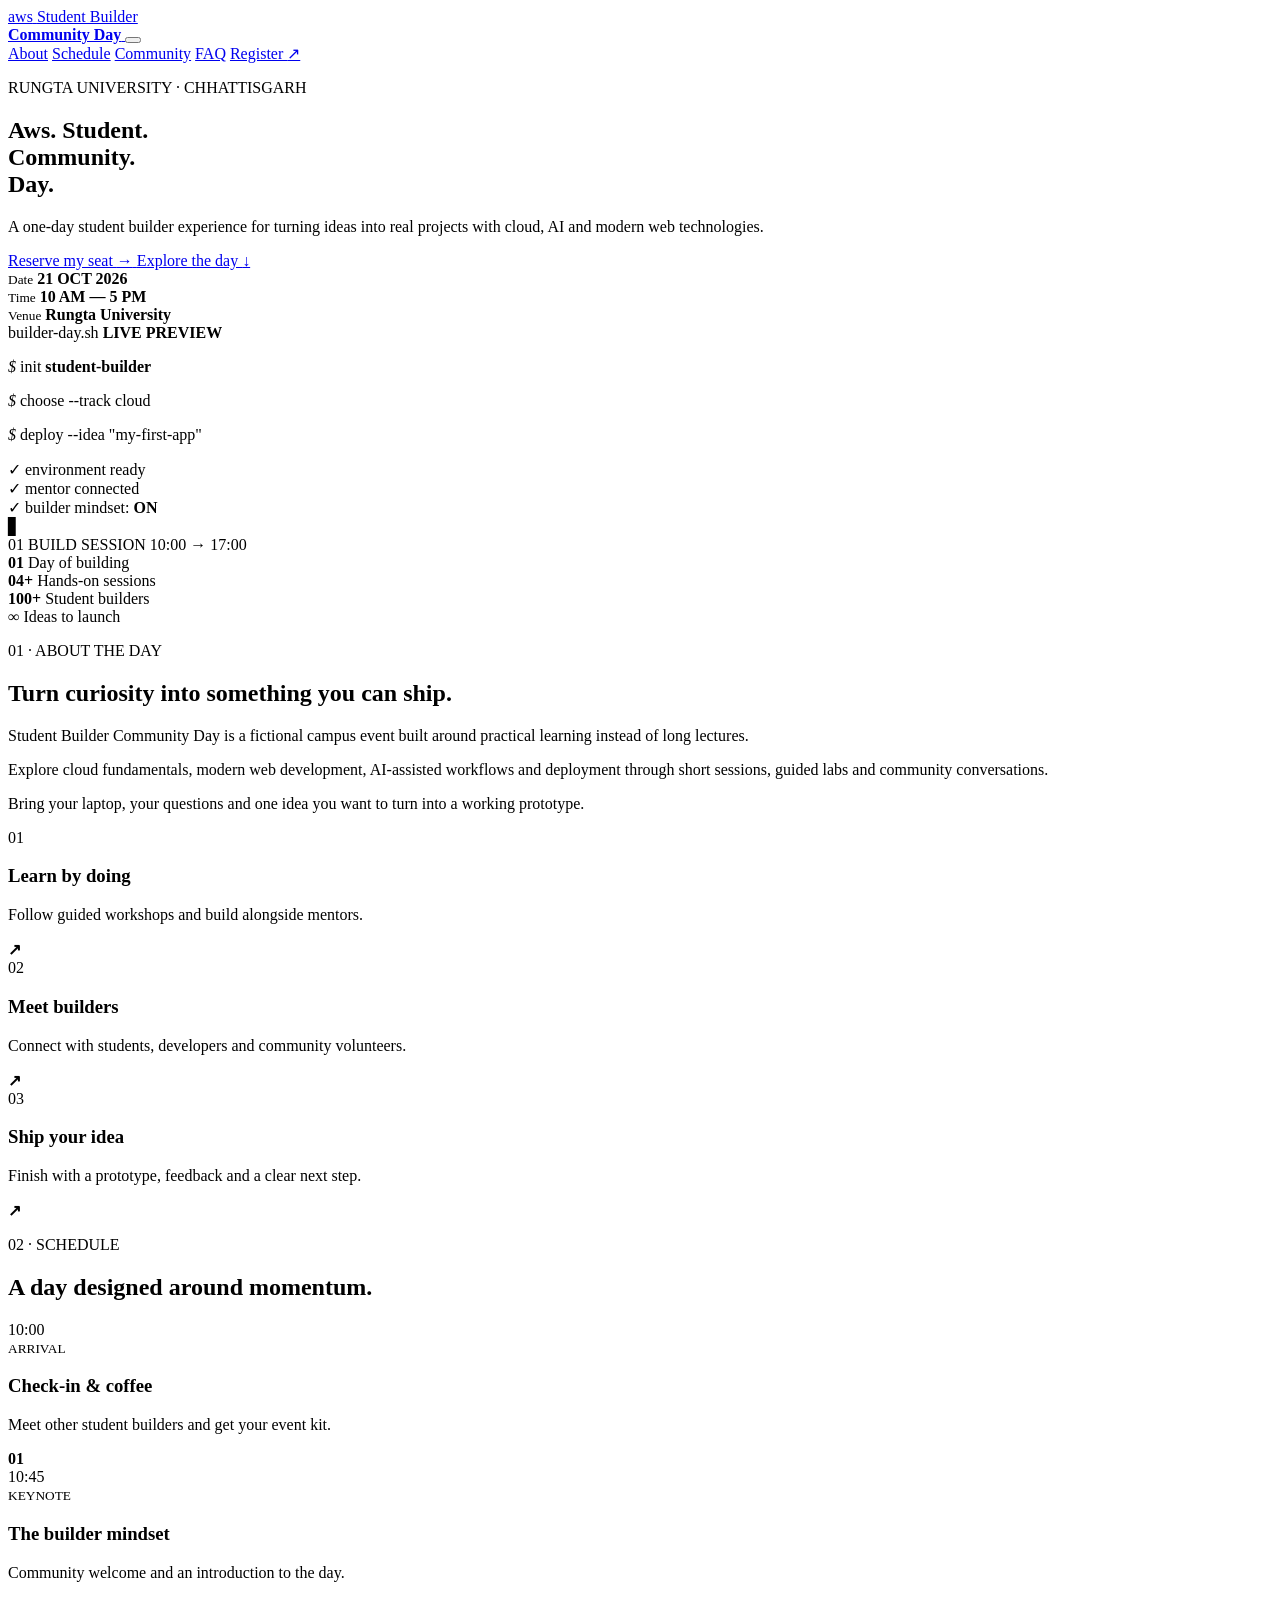
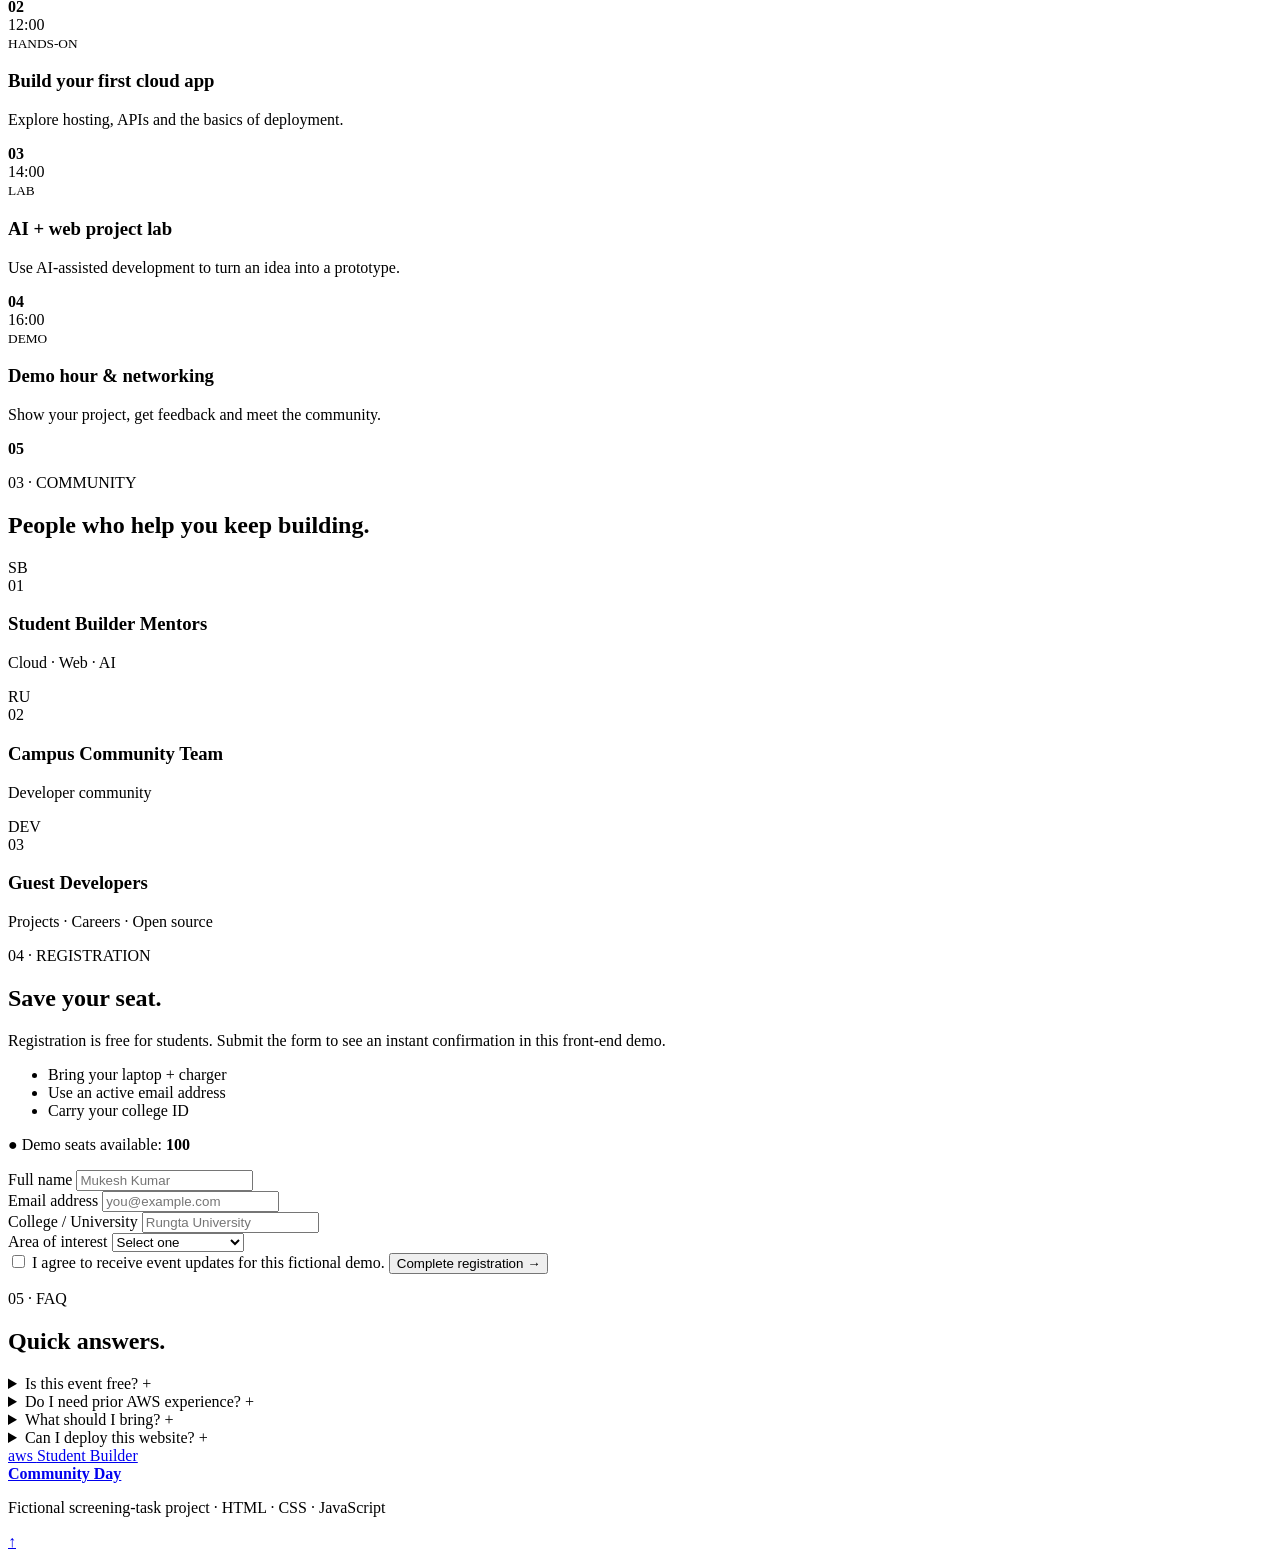
==== aws.html @ a7ff6029 "Update event date to 21 Oct 2026 across all pages and components" ====
<!doctype html>
<html lang="en">
<head>
  <meta charset="utf-8">
  <meta name="viewport" content="width=device-width, initial-scale=1">
  <meta name="description" content="AWS Student Builder Community Day at Rungta University — a fictional event registration website.">
  <meta name="theme-color" content="#050b12">

  <title>Student Builder Community Day | Rungta University</title>

  <link rel="preconnect" href="https://fonts.googleapis.com">
  <link rel="preconnect" href="https://fonts.gstatic.com" crossorigin>

  <link
    href="https://fonts.googleapis.com/css2?family=Inter:wght@400;500;600;700;800&family=Space+Mono:wght@400;700&display=swap"
    rel="stylesheet"
  >

  <link rel="stylesheet" href="aws.css">
</head>

<body>

  <div class="scroll-progress" id="scrollProgress"></div>

  <!-- NAVBAR -->
  <header class="site-header">
    <nav class="nav container">

      <a class="brand" href="#home" aria-label="Student Builder Community Day home">
        <span class="aws-mark">aws</span>

        <span class="brand-rule"></span>

        <span class="brand-text">
          Student Builder<br>
          <b>Community Day</b>
        </span>
      </a>

      <button
        class="menu-button"
        id="menuButton"
        type="button"
        aria-controls="navMenu"
        aria-expanded="false"
        aria-label="Open menu"
      >
        <span></span>
        <span></span>
        <span></span>
      </button>

      <div class="nav-menu" id="navMenu">
        <a href="#about">About</a>
        <a href="#schedule">Schedule</a>
        <a href="#community">Community</a>
        <a href="#faq">FAQ</a>

        <a class="nav-cta" href="#register">
          Register <span>↗</span>
        </a>
      </div>

    </nav>
  </header>


  <main>

    <!-- HERO -->
    <section class="hero" id="home">

      <div class="hero-grid-lines"></div>

      <div class="orb orb-one"></div>
      <div class="orb orb-two"></div>

      <div class="container hero-layout">

        <div class="hero-content reveal">

          <p class="eyebrow">
            <span class="live-dot"></span>
            RUNGTA UNIVERSITY · CHHATTISGARH
          </p>

          <h1>
            Aws. Student.<br>
            <span>Community.</span><br>
            Day.
          </h1>

          <p class="hero-lead">
            A one-day student builder experience for turning ideas into
            real projects with cloud, AI and modern web technologies.
          </p>

          <div class="hero-actions">

            <a class="button button-primary" href="#register">
              Reserve my seat
              <span>→</span>
            </a>

            <a class="button button-ghost" href="#schedule">
              Explore the day
              <span>↓</span>
            </a>

          </div>

          <div class="event-meta">

            <div>
              <small>Date</small>
              <strong>21 OCT 2026</strong>
            </div>

            <div>
              <small>Time</small>
              <strong>10 AM — 5 PM</strong>
            </div>

            <div>
              <small>Venue</small>
              <strong>Rungta University</strong>
            </div>

          </div>

        </div>


        <!-- TERMINAL CARD -->
        <div class="terminal reveal delay-1">

          <div class="terminal-top">

            <div class="window-dots">
              <i></i>
              <i></i>
              <i></i>
            </div>

            <span>builder-day.sh</span>

            <b>LIVE PREVIEW</b>

          </div>

          <div class="terminal-body">

            <p>
              <em>$</em>
              init
              <strong>student-builder</strong>
            </p>

            <p>
              <em>$</em>
              choose --track
              <span class="green">cloud</span>
            </p>

            <p>
              <em>$</em>
              deploy --idea
              <span class="orange">"my-first-app"</span>
            </p>

            <div class="terminal-output">
              <span>✓</span>
              environment ready
            </div>

            <div class="terminal-output">
              <span>✓</span>
              mentor connected
            </div>

            <div class="terminal-output">
              <span>✓</span>
              builder mindset:
              <strong>ON</strong>
            </div>

            <div class="cursor">▋</div>

          </div>

          <div class="terminal-bottom">
            <span>01</span>
            <span>BUILD SESSION</span>
            <span>10:00 → 17:00</span>
          </div>

        </div>

      </div>

    </section>


    <!-- STATS -->
    <section class="stats container reveal">

      <div>
        <strong>01</strong>
        <span>Day of building</span>
      </div>

      <div>
        <strong>04+</strong>
        <span>Hands-on sessions</span>
      </div>

      <div>
        <strong>100+</strong>
        <span>Student builders</span>
      </div>

      <div>
        <strong>∞</strong>
        <span>Ideas to launch</span>
      </div>

    </section>


    <!-- ABOUT -->
    <section class="section container" id="about">

      <div class="section-heading reveal">

        <p class="eyebrow">
          01 · ABOUT THE DAY
        </p>

        <h2>
          Turn curiosity into something you can
          <span>ship.</span>
        </h2>

      </div>


      <div class="about-grid">

        <div class="about-copy reveal">

          <p class="large-copy">
            Student Builder Community Day is a fictional campus event
            built around practical learning instead of long lectures.
          </p>

          <p>
            Explore cloud fundamentals, modern web development,
            AI-assisted workflows and deployment through short sessions,
            guided labs and community conversations.
          </p>

          <p>
            Bring your laptop, your questions and one idea you want
            to turn into a working prototype.
          </p>

        </div>


        <div class="feature-list reveal delay-1">

          <article class="feature-card">

            <span>01</span>

            <div>
              <h3>Learn by doing</h3>

              <p>
                Follow guided workshops and build alongside mentors.
              </p>
            </div>

            <b>↗</b>

          </article>


          <article class="feature-card">

            <span>02</span>

            <div>
              <h3>Meet builders</h3>

              <p>
                Connect with students, developers and community volunteers.
              </p>
            </div>

            <b>↗</b>

          </article>


          <article class="feature-card">

            <span>03</span>

            <div>
              <h3>Ship your idea</h3>

              <p>
                Finish with a prototype, feedback and a clear next step.
              </p>
            </div>

            <b>↗</b>

          </article>

        </div>

      </div>

    </section>


    <!-- SCHEDULE -->
    <section class="dark-section" id="schedule">

      <div class="section container">

        <div class="section-heading reveal">

          <p class="eyebrow">
            02 · SCHEDULE
          </p>

          <h2>
            A day designed around
            <span>momentum.</span>
          </h2>

        </div>


        <div class="timeline reveal">

          <article class="timeline-row">

            <time>10:00</time>

            <div>
              <small>ARRIVAL</small>

              <h3>
                Check-in & coffee
              </h3>

              <p>
                Meet other student builders and get your event kit.
              </p>
            </div>

            <b>01</b>

          </article>


          <article class="timeline-row">

            <time>10:45</time>

            <div>
              <small>KEYNOTE</small>

              <h3>
                The builder mindset
              </h3>

              <p>
                Community welcome and an introduction to the day.
              </p>
            </div>

            <b>02</b>

          </article>


          <article class="timeline-row">

            <time>12:00</time>

            <div>
              <small>HANDS-ON</small>

              <h3>
                Build your first cloud app
              </h3>

              <p>
                Explore hosting, APIs and the basics of deployment.
              </p>
            </div>

            <b>03</b>

          </article>


          <article class="timeline-row">

            <time>14:00</time>

            <div>
              <small>LAB</small>

              <h3>
                AI + web project lab
              </h3>

              <p>
                Use AI-assisted development to turn an idea into a prototype.
              </p>
            </div>

            <b>04</b>

          </article>


          <article class="timeline-row">

            <time>16:00</time>

            <div>
              <small>DEMO</small>

              <h3>
                Demo hour & networking
              </h3>

              <p>
                Show your project, get feedback and meet the community.
              </p>
            </div>

            <b>05</b>

          </article>

        </div>

      </div>

    </section>


    <!-- COMMUNITY -->
    <section class="section container" id="community">

      <div class="section-heading reveal">

        <p class="eyebrow">
          03 · COMMUNITY
        </p>

        <h2>
          People who help you keep
          <span>building.</span>
        </h2>

      </div>


      <div class="community-grid">

        <article class="person-card reveal">

          <div class="avatar">SB</div>

          <span class="card-number">01</span>

          <h3>
            Student Builder Mentors
          </h3>

          <p>
            Cloud · Web · AI
          </p>

          <i></i>

        </article>


        <article class="person-card reveal delay-1">

          <div class="avatar">RU</div>

          <span class="card-number">02</span>

          <h3>
            Campus Community Team
          </h3>

          <p>
            Developer community
          </p>

          <i></i>

        </article>


        <article class="person-card reveal delay-2">

          <div class="avatar">DEV</div>

          <span class="card-number">03</span>

          <h3>
            Guest Developers
          </h3>

          <p>
            Projects · Careers · Open source
          </p>

          <i></i>

        </article>

      </div>

    </section>


    <!-- REGISTRATION -->
    <section class="section register-section container" id="register">

      <div class="register-card reveal">

        <div class="register-copy">

          <p class="eyebrow">
            04 · REGISTRATION
          </p>

          <h2>
            Save your
            <span>seat.</span>
          </h2>

          <p>
            Registration is free for students. Submit the form to see
            an instant confirmation in this front-end demo.
          </p>

          <ul>
            <li>Bring your laptop + charger</li>
            <li>Use an active email address</li>
            <li>Carry your college ID</li>
          </ul>

          <p class="seat-note">
            <span>●</span>
            Demo seats available:
            <b id="seatCount">100</b>
          </p>

        </div>


        <form
          class="registration-form"
          id="registrationForm"
          novalidate
        >

          <div class="field">

            <label for="name">
              Full name
            </label>

            <input
              id="name"
              name="name"
              type="text"
              autocomplete="name"
              placeholder="Mukesh Kumar"
            >

            <small data-error="name"></small>

          </div>


          <div class="field">

            <label for="email">
              Email address
            </label>

            <input
              id="email"
              name="email"
              type="email"
              autocomplete="email"
              placeholder="you@example.com"
            >

            <small data-error="email"></small>

          </div>


          <div class="field">

            <label for="college">
              College / University
            </label>

            <input
              id="college"
              name="college"
              type="text"
              autocomplete="organization"
              placeholder="Rungta University"
            >

            <small data-error="college"></small>

          </div>


          <div class="field">

            <label for="interest">
              Area of interest
            </label>

            <select id="interest" name="interest">

              <option value="">
                Select one
              </option>

              <option>
                Cloud / AWS
              </option>

              <option>
                Web Development
              </option>

              <option>
                AI / ML
              </option>

              <option>
                Data Science
              </option>

              <option>
                Open Source
              </option>

            </select>

            <small data-error="interest"></small>

          </div>


          <label class="consent">

            <input id="consent" type="checkbox">

            <span>
              I agree to receive event updates for this fictional demo.
            </span>

          </label>


          <button
            class="button button-primary submit-button"
            type="submit"
          >
            Complete registration
            <span>→</span>
          </button>


          <p
            class="form-message"
            id="formMessage"
            role="status"
            aria-live="polite"
          ></p>

        </form>

      </div>

    </section>


    <!-- FAQ -->
    <section class="section container faq" id="faq">

      <div class="section-heading reveal">

        <p class="eyebrow">
          05 · FAQ
        </p>

        <h2>
          Quick
          <span>answers.</span>
        </h2>

      </div>


      <div class="faq-list reveal">

        <details>

          <summary>
            Is this event free?
            <span>+</span>
          </summary>

          <p>
            Yes. This fictional event is presented as free for students.
          </p>

        </details>


        <details>

          <summary>
            Do I need prior AWS experience?
            <span>+</span>
          </summary>

          <p>
            No. The sessions are designed for beginners, while experienced
            students can extend the projects.
          </p>

        </details>


        <details>

          <summary>
            What should I bring?
            <span>+</span>
          </summary>

          <p>
            Bring a laptop, charger, college ID and an idea you would like
            to build.
          </p>

        </details>


        <details>

          <summary>
            Can I deploy this website?
            <span>+</span>
          </summary>

          <p>
            Yes. It is a static HTML, CSS and JavaScript project and can be
            deployed on GitHub Pages, Netlify or Vercel.
          </p>

        </details>

      </div>

    </section>

  </main>


  <!-- FOOTER -->
  <footer class="footer">

    <div class="container footer-inner">

      <a class="brand" href="#home">

        <span class="aws-mark">
          aws
        </span>

        <span class="brand-rule"></span>

        <span class="brand-text">
          Student Builder<br>
          <b>Community Day</b>
        </span>

      </a>

      <p>
        Fictional screening-task project · HTML · CSS · JavaScript
      </p>

      <a
        class="back-top"
        href="#home"
        aria-label="Back to top"
      >
        ↑
      </a>

    </div>

  </footer>


  <div
    class="toast"
    id="toast"
    role="status"
    aria-live="polite"
  ></div>


  <script src="aws.js"></script>

</body>
</html>
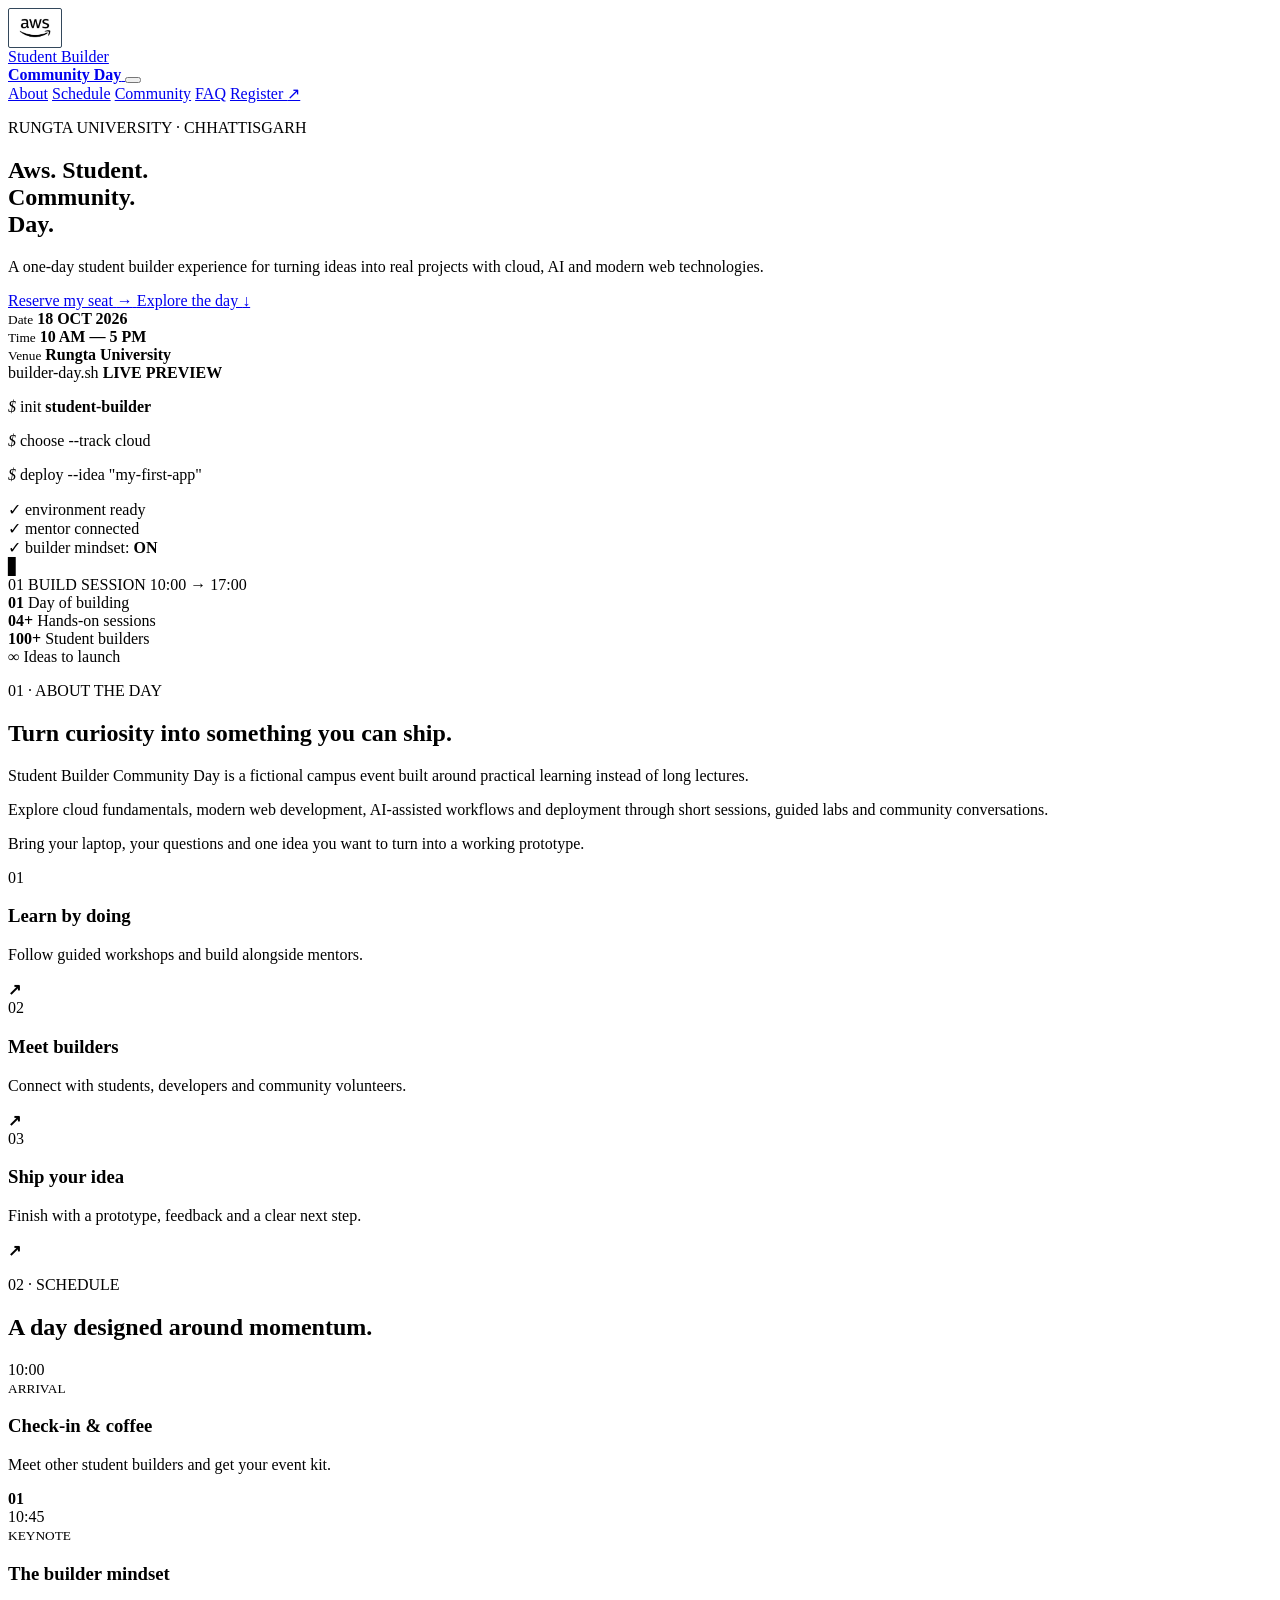
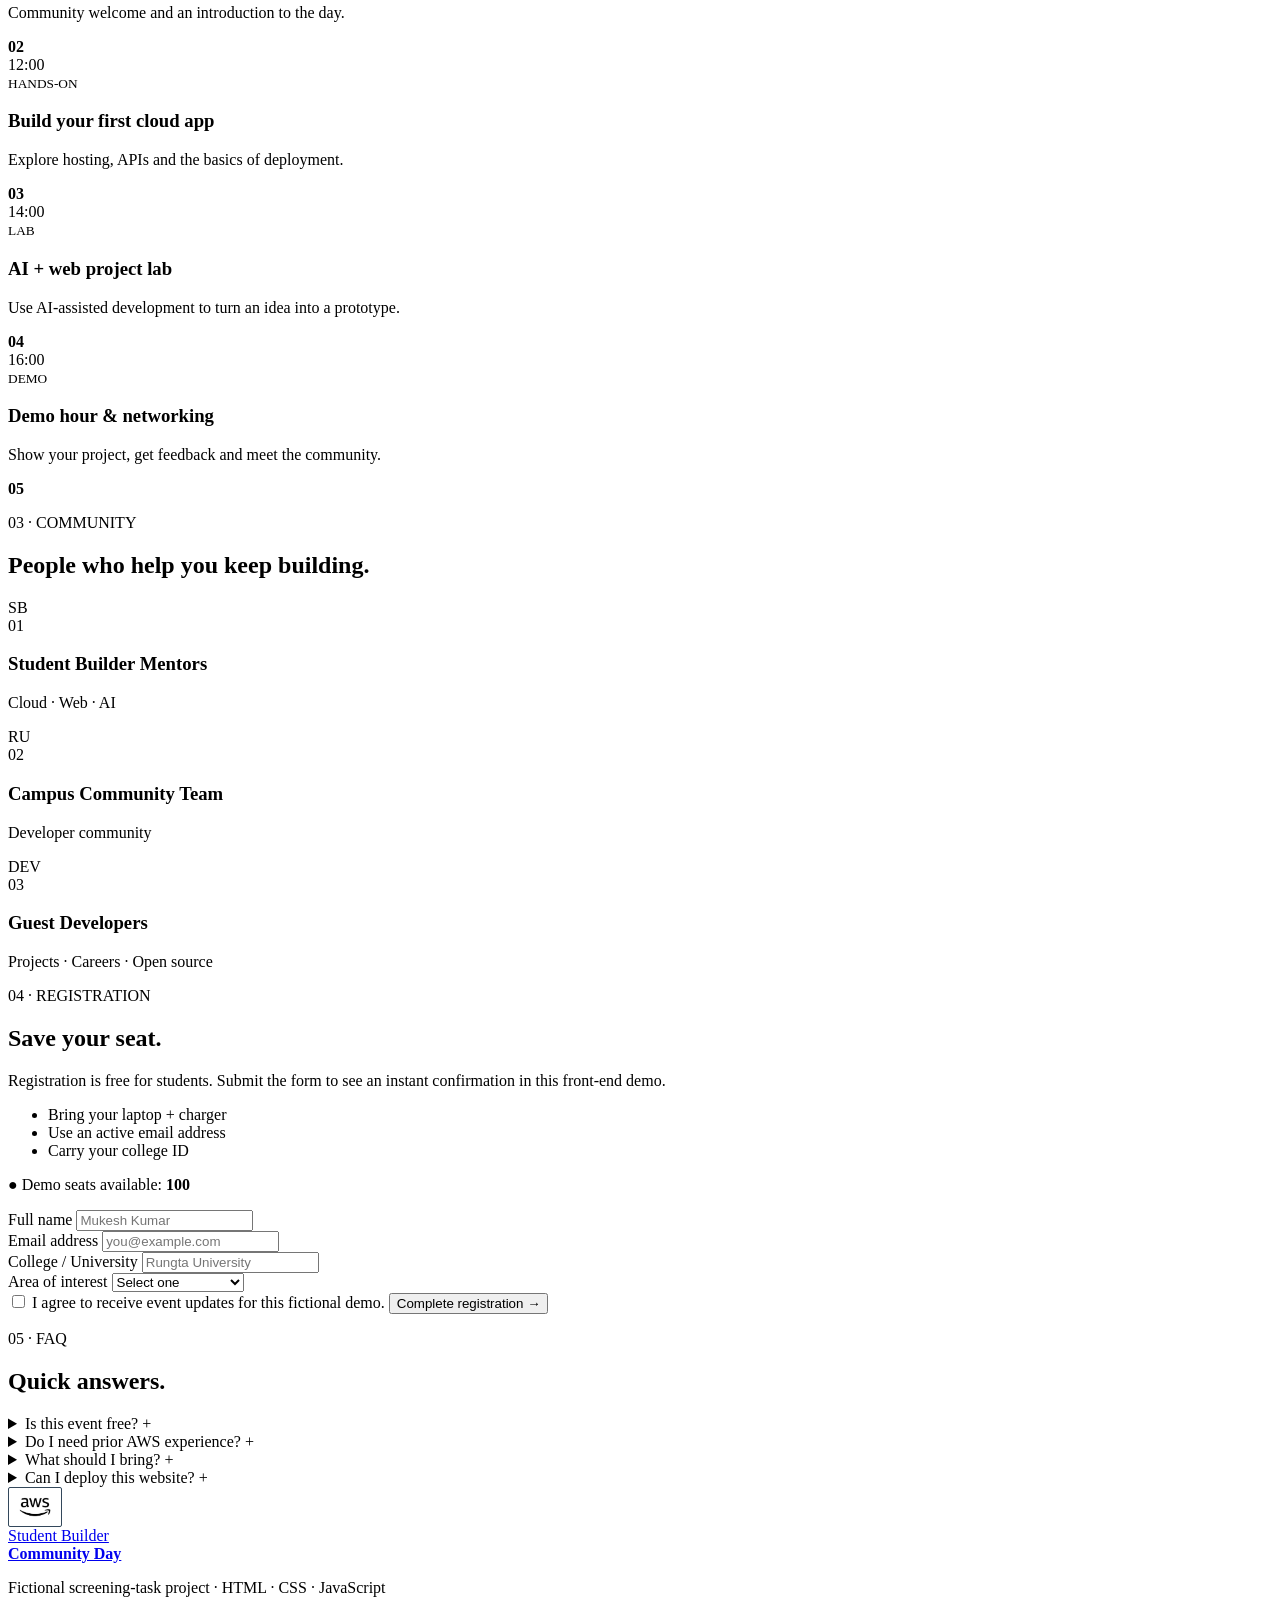
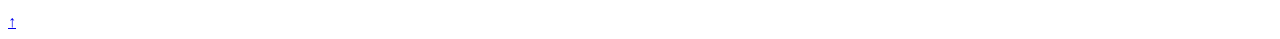
==== commit 03e2ed30: "Integrate official AWS logo branding across header, footer and favicon, with editorial refinements" ====
--- a/aws.html
+++ b/aws.html
@@ -28,7 +28,9 @@
     <nav class="nav container">
 
       <a class="brand" href="#home" aria-label="Student Builder Community Day home">
-        <span class="aws-mark">aws</span>
+        <span class="aws-mark">
+          <img src="aws_logo.jpg" alt="AWS Logo" style="width: 48px; height: 34px; object-fit: contain; background: #ffffff; border: 1px solid #33485b; padding: 2px; display: block; border-radius: 2px;">
+        </span>
 
         <span class="brand-rule"></span>
 
@@ -114,7 +116,7 @@
 
             <div>
               <small>Date</small>
-              <strong>21 OCT 2026</strong>
+              <strong>18 OCT 2026</strong>
             </div>
 
             <div>
@@ -803,7 +805,7 @@
       <a class="brand" href="#home">
 
         <span class="aws-mark">
-          aws
+          <img src="aws_logo.jpg" alt="AWS Logo" style="width: 48px; height: 34px; object-fit: contain; background: #ffffff; border: 1px solid #33485b; padding: 2px; display: block; border-radius: 2px;">
         </span>
 
         <span class="brand-rule"></span>
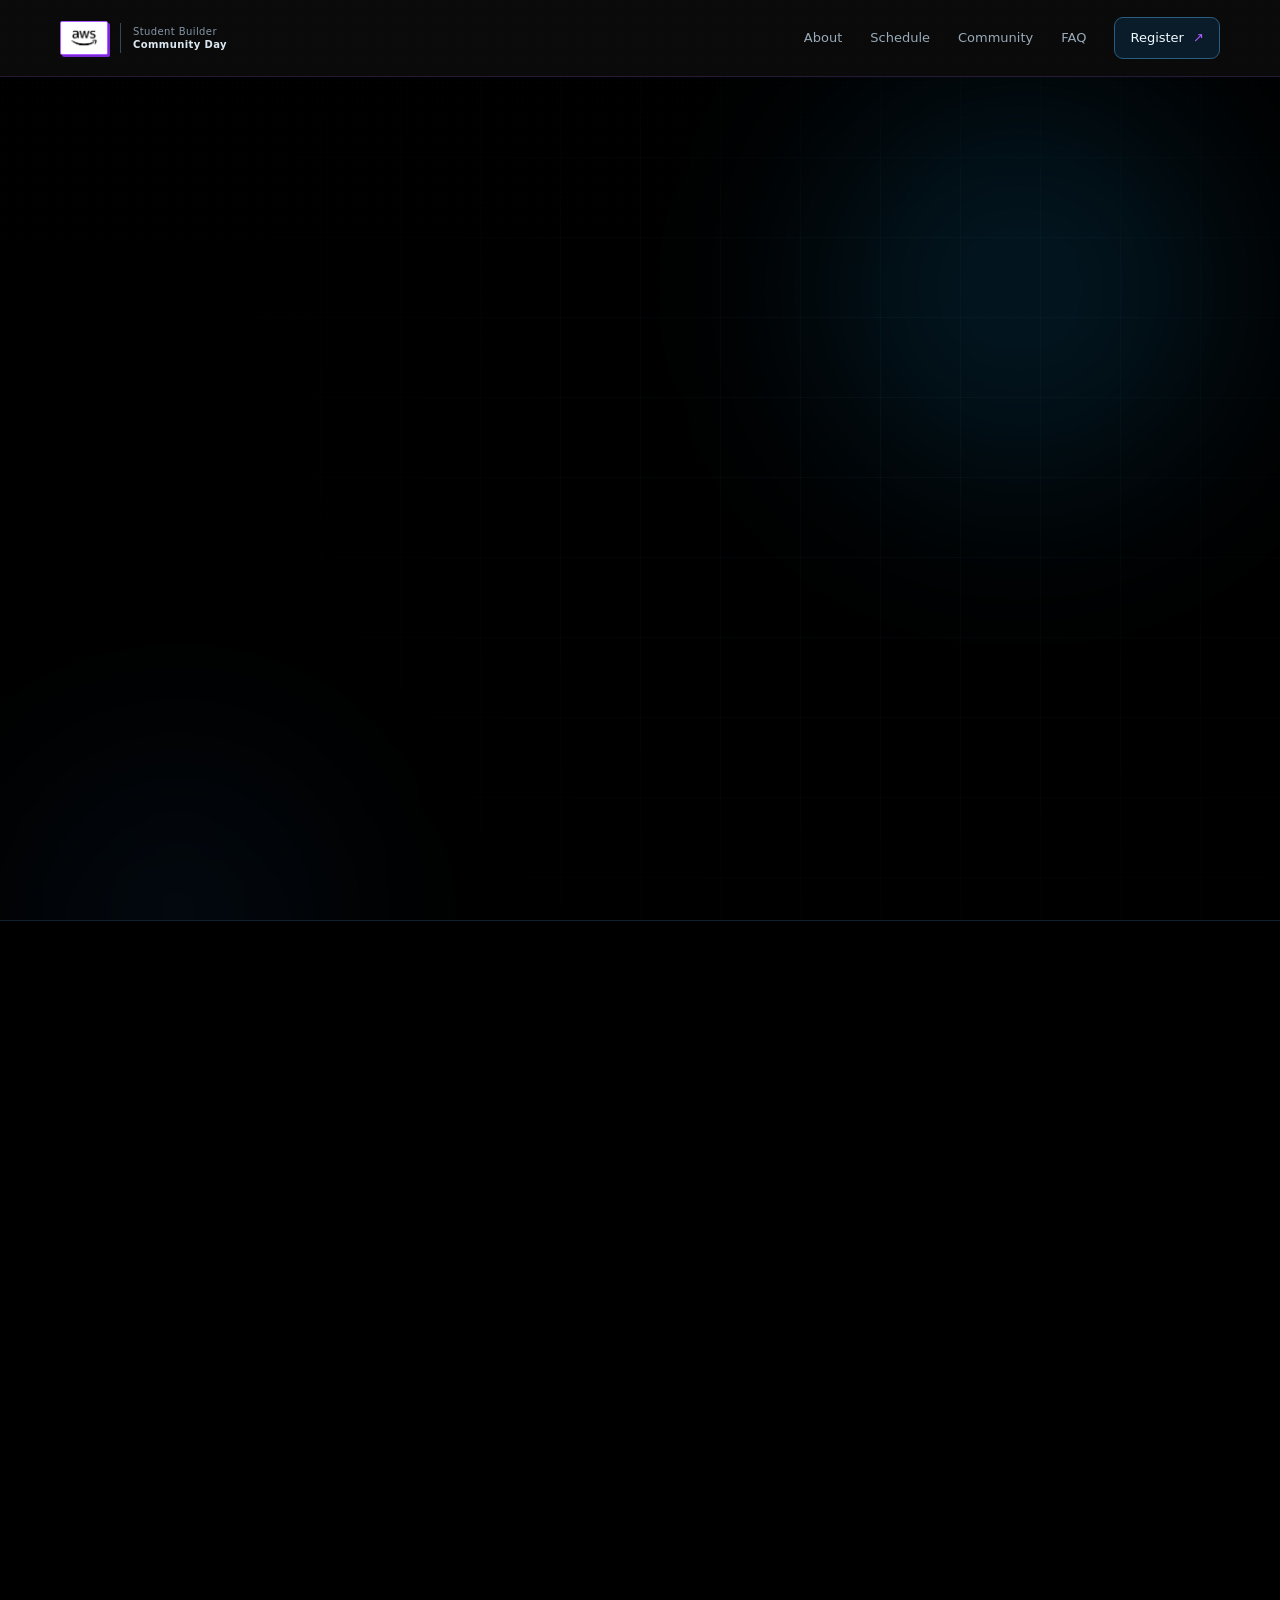
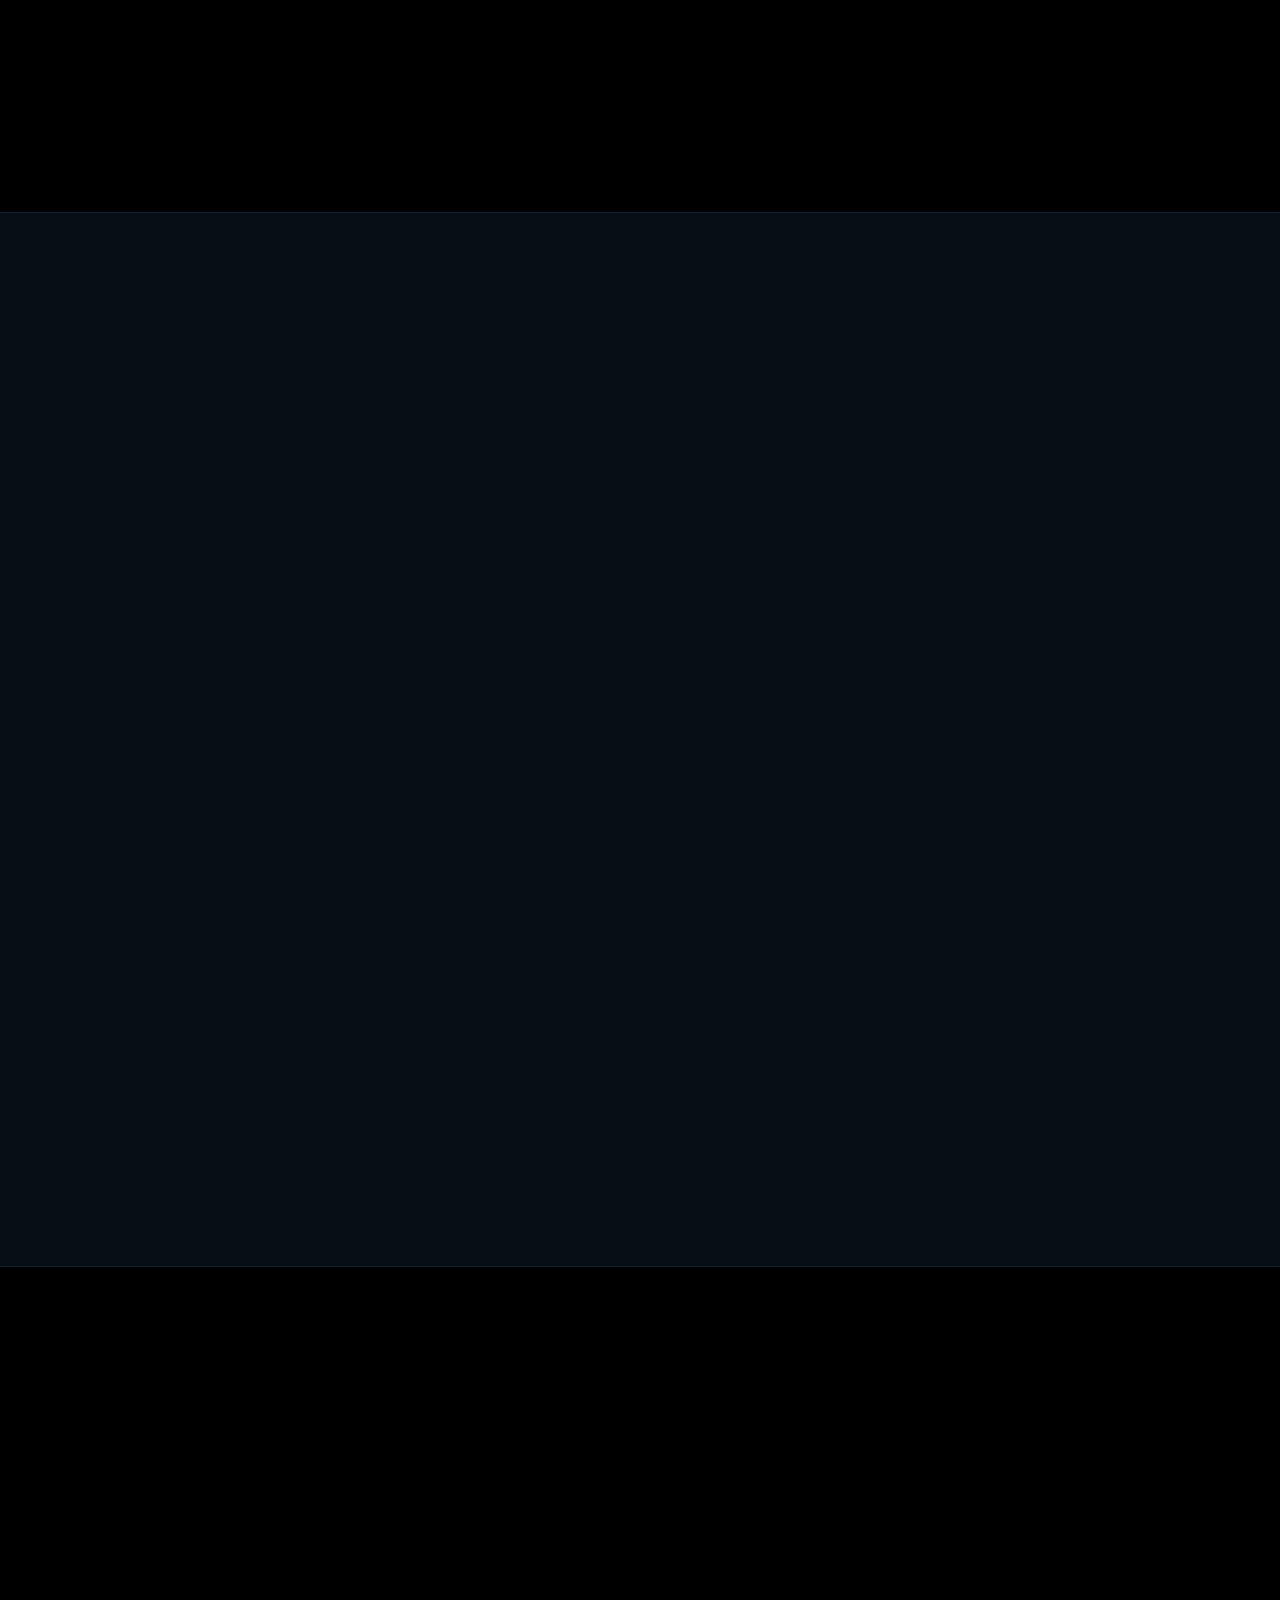
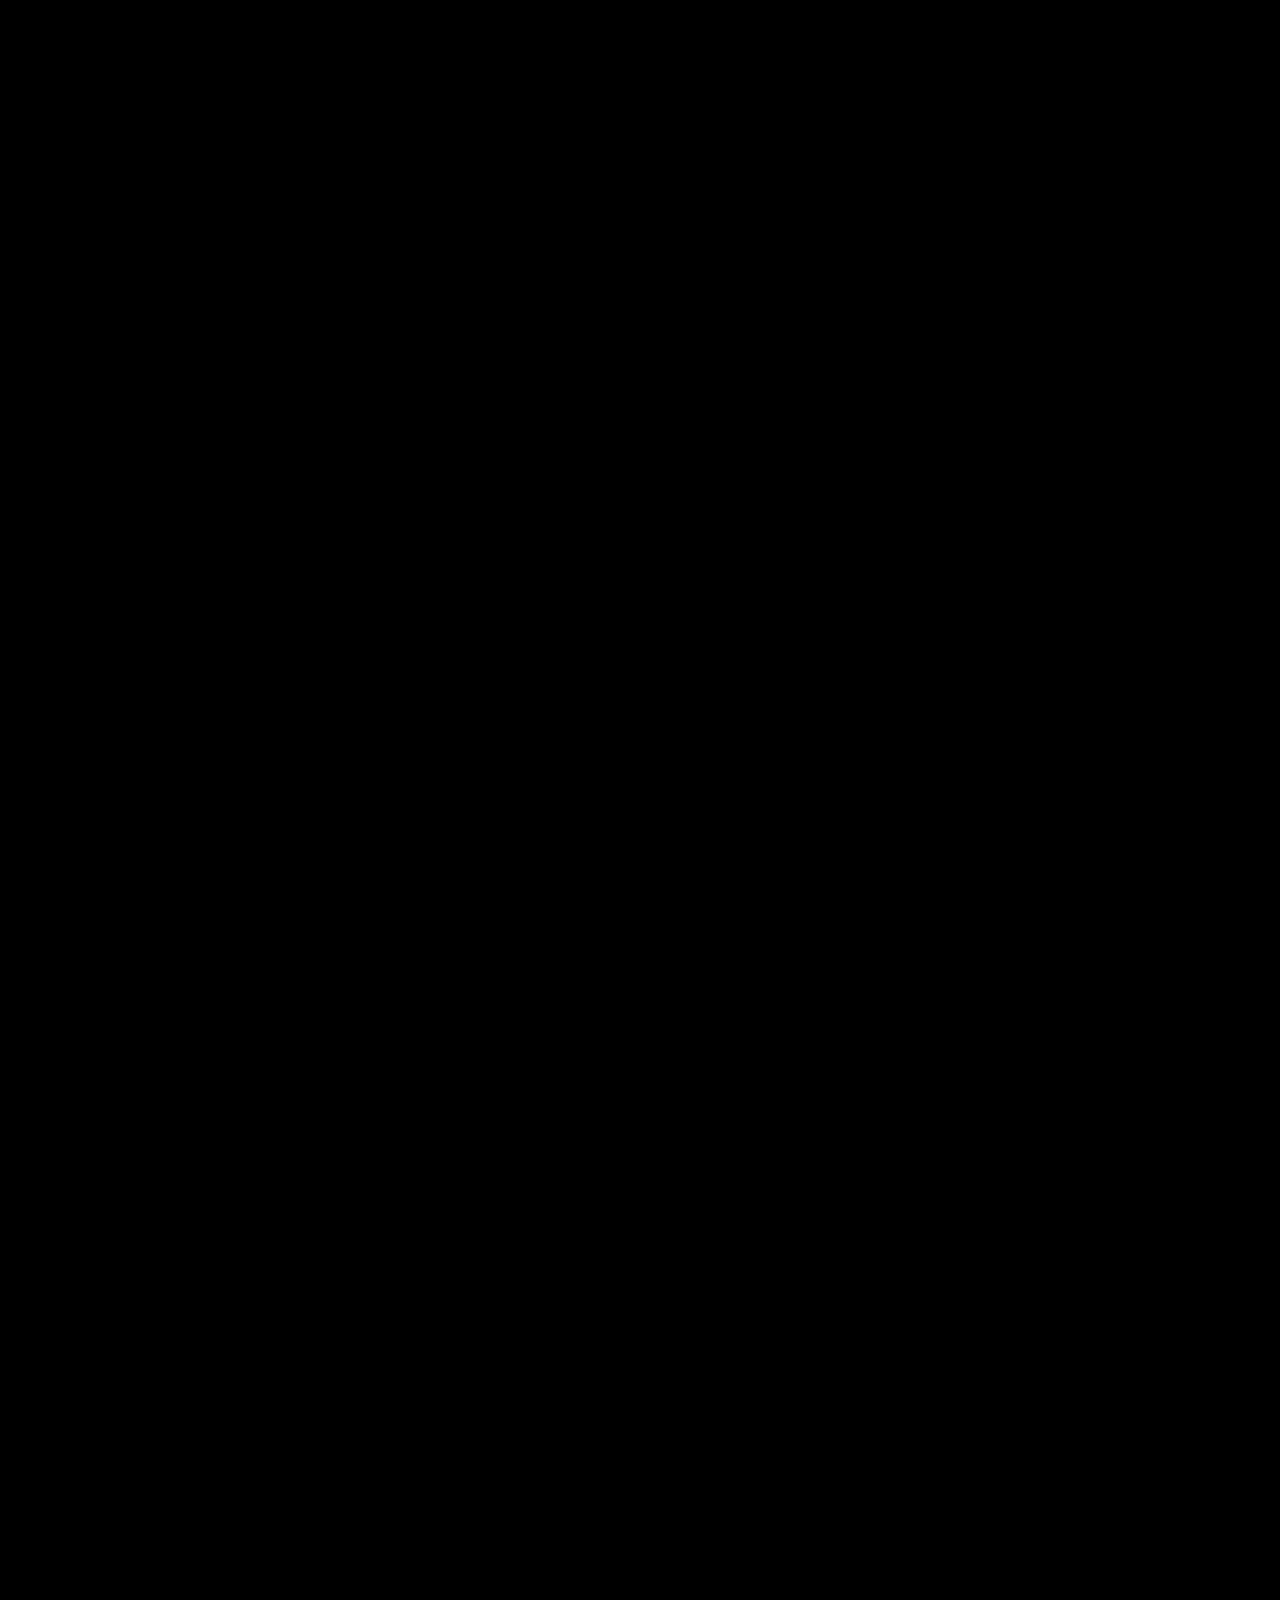
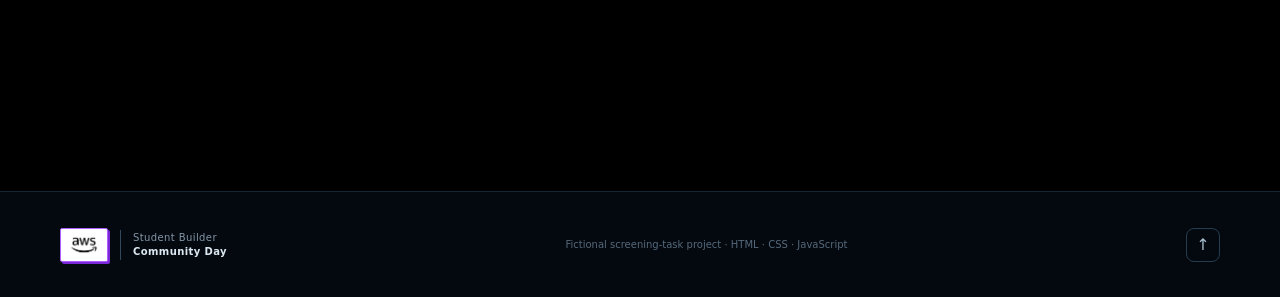
==== commit 049c9d37: "Convert entire website to Black + #AD5CFF purple color theme" ====
--- a/aws.html
+++ b/aws.html
@@ -29,7 +29,7 @@
 
       <a class="brand" href="#home" aria-label="Student Builder Community Day home">
         <span class="aws-mark">
-          <img src="aws_logo.jpg" alt="AWS Logo" style="width: 48px; height: 34px; object-fit: contain; background: #ffffff; border: 1px solid #33485b; padding: 2px; display: block; border-radius: 2px;">
+          <img src="aws_logo.jpg" alt="AWS Logo" style="width: 48px; height: 34px; object-fit: contain; background: #ffffff; border: 1.5px solid #AD5CFF; box-shadow: 2px 2px 0px 0px #7A28D8; padding: 2px; display: block; border-radius: 2px;">
         </span>
 
         <span class="brand-rule"></span>
@@ -805,7 +805,7 @@
       <a class="brand" href="#home">
 
         <span class="aws-mark">
-          <img src="aws_logo.jpg" alt="AWS Logo" style="width: 48px; height: 34px; object-fit: contain; background: #ffffff; border: 1px solid #33485b; padding: 2px; display: block; border-radius: 2px;">
+          <img src="aws_logo.jpg" alt="AWS Logo" style="width: 48px; height: 34px; object-fit: contain; background: #ffffff; border: 1.5px solid #AD5CFF; box-shadow: 2px 2px 0px 0px #7A28D8; padding: 2px; display: block; border-radius: 2px;">
         </span>
 
         <span class="brand-rule"></span>
--- a/aws.css
+++ b/aws.css
@@ -0,0 +1,1919 @@
+:root{
+  --bg:#000000;
+  --bg2:#0B0B0B;
+  --panel:#120A1E;
+  --panel2:#190F2A;
+
+  --text:#F3ECFF;
+  --muted:#A396B8;
+  --muted2:#736588;
+
+  --line:rgba(173, 92, 255, 0.22);
+
+  --blue:#AD5CFF;
+  --blue2:#7A28D8;
+
+  --green:#AD5CFF;
+  --orange:#D9B8FF;
+  --danger:#EBD9FF;
+
+  --max:1160px;
+
+  --radius:16px;
+
+  --shadow:
+    0 28px 80px rgba(0,0,0,.6);
+}
+
+*{
+  box-sizing:border-box;
+}
+
+html{
+  scroll-behavior:smooth;
+  scroll-padding-top:90px;
+}
+
+body{
+  margin:0;
+  background:var(--bg);
+  color:var(--text);
+  font-family:
+    Inter,
+    system-ui,
+    -apple-system,
+    "Segoe UI",
+    sans-serif;
+
+  line-height:1.6;
+  overflow-x:hidden;
+}
+
+body:before{
+  content:"";
+
+  position:fixed;
+  inset:0;
+
+  pointer-events:none;
+
+  z-index:100;
+
+  background-image:
+    radial-gradient(
+      rgba(255,255,255,.13) .55px,
+      transparent .55px
+    );
+
+  background-size:5px 5px;
+
+  opacity:.14;
+
+  mask-image:
+    linear-gradient(
+      #000,
+      transparent 72%
+    );
+}
+
+a{
+  color:inherit;
+}
+
+.container{
+  width:min(
+    calc(100% - 48px),
+    var(--max)
+  );
+
+  margin-inline:auto;
+}
+
+
+/* =========================
+   SCROLL PROGRESS
+========================= */
+
+.scroll-progress{
+  position:fixed;
+
+  left:0;
+  top:0;
+
+  width:0;
+  height:3px;
+
+  background:
+    linear-gradient(
+      90deg,
+      #7A28D8,
+      #AD5CFF
+    );
+
+  z-index:1000;
+}
+
+
+/* =========================
+   HEADER
+========================= */
+
+.site-header{
+  position:sticky;
+  top:0;
+
+  z-index:90;
+
+  background:
+    rgba(11,11,11,.92);
+
+  border-bottom:
+    1px solid
+    rgba(173,92,255,.18);
+
+  backdrop-filter:
+    blur(18px);
+}
+
+.nav{
+  height:76px;
+
+  display:flex;
+
+  align-items:center;
+
+  justify-content:space-between;
+}
+
+.brand{
+  display:flex;
+
+  align-items:center;
+
+  gap:12px;
+
+  text-decoration:none;
+}
+
+.aws-mark{
+  font-size:27px;
+
+  font-weight:800;
+
+  letter-spacing:-1.8px;
+
+  line-height:1;
+}
+
+.brand-rule{
+  width:1px;
+
+  height:30px;
+
+  background:#33485b;
+}
+
+.brand-text{
+  font-size:10px;
+
+  line-height:1.35;
+
+  letter-spacing:.04em;
+
+  color:#8496a7;
+}
+
+.brand-text b{
+  color:#dce8f1;
+}
+
+
+/* NAV LINKS */
+
+.nav-menu{
+  display:flex;
+
+  align-items:center;
+
+  gap:28px;
+}
+
+.nav-menu > a{
+  font-size:13px;
+
+  color:#9aaab9;
+
+  text-decoration:none;
+
+  transition:.2s;
+}
+
+.nav-menu > a:hover{
+  color:#fff;
+}
+
+.nav-cta{
+  padding:10px 15px;
+
+  border:
+    1px solid
+    #2a5d7e;
+
+  border-radius:9px;
+
+  background:#0a1b29;
+
+  color:#effaff !important;
+}
+
+.nav-cta span{
+  color:var(--blue);
+
+  margin-left:5px;
+}
+
+
+/* MOBILE BUTTON */
+
+.menu-button{
+  display:none;
+
+  width:42px;
+  height:42px;
+
+  padding:8px;
+
+  border:0;
+
+  background:none;
+
+  cursor:pointer;
+}
+
+.menu-button span{
+  display:block;
+
+  height:2px;
+
+  margin:5px 0;
+
+  border-radius:3px;
+
+  background:#d9e8f2;
+
+  transition:.25s;
+}
+
+
+/* =========================
+   HERO
+========================= */
+
+.hero{
+  position:relative;
+
+  min-height:720px;
+
+  display:flex;
+
+  align-items:center;
+
+  overflow:hidden;
+
+  border-bottom:
+    1px solid
+    #102130;
+}
+
+.hero-layout{
+  position:relative;
+
+  z-index:2;
+
+  display:grid;
+
+  grid-template-columns:
+    1.04fr .96fr;
+
+  gap:78px;
+
+  align-items:center;
+
+  padding:
+    105px
+    0
+    92px;
+}
+
+.hero-grid-lines{
+  position:absolute;
+
+  inset:0;
+
+  background-image:
+    linear-gradient(
+      rgba(99,200,255,.045)
+      1px,
+      transparent 1px
+    ),
+    linear-gradient(
+      90deg,
+      rgba(99,200,255,.045)
+      1px,
+      transparent 1px
+    );
+
+  background-size:80px 80px;
+
+  mask-image:
+    radial-gradient(
+      circle at 70% 42%,
+      #000,
+      transparent 68%
+    );
+}
+
+.orb{
+  position:absolute;
+
+  border-radius:50%;
+
+  filter:blur(95px);
+
+  pointer-events:none;
+}
+
+.orb-one{
+  width:390px;
+  height:390px;
+
+  right:5%;
+  top:2%;
+
+  background:
+    rgba(15,135,201,.17);
+}
+
+.orb-two{
+  width:280px;
+  height:280px;
+
+  left:3%;
+  bottom:-16%;
+
+  background:
+    rgba(24,78,145,.14);
+}
+
+
+/* EYEBROW */
+
+.eyebrow{
+  display:flex;
+
+  align-items:center;
+
+  gap:8px;
+
+  margin:0;
+
+  color:var(--blue);
+
+  font-size:10px;
+
+  font-weight:800;
+
+  letter-spacing:.17em;
+
+  text-transform:uppercase;
+}
+
+.live-dot{
+  width:6px;
+  height:6px;
+
+  border-radius:50%;
+
+  background:var(--green);
+
+  box-shadow:
+    0 0 12px
+    rgba(94,224,162,.7);
+}
+
+
+/* HERO TEXT */
+
+h1,
+h2,
+h3,
+p{
+  margin-top:0;
+}
+
+.hero h1{
+  margin:
+    23px
+    0
+    28px;
+
+  font-size:
+    clamp(
+      64px,
+      8.5vw,
+      112px
+    );
+
+  line-height:.84;
+
+  letter-spacing:-.075em;
+
+  font-weight:800;
+}
+
+.hero h1 span{
+  color:var(--blue);
+}
+
+.hero-lead{
+  max-width:600px;
+
+  color:#a8b7c5;
+
+  font-size:17px;
+
+  line-height:1.75;
+}
+
+
+/* BUTTONS */
+
+.hero-actions{
+  display:flex;
+
+  flex-wrap:wrap;
+
+  gap:12px;
+
+  margin:
+    31px
+    0
+    40px;
+}
+
+.button{
+  display:inline-flex;
+
+  align-items:center;
+
+  justify-content:center;
+
+  gap:14px;
+
+  min-height:48px;
+
+  padding:
+    0
+    19px;
+
+  border:
+    1px solid
+    transparent;
+
+  border-radius:9px;
+
+  text-decoration:none;
+
+  font-size:13px;
+
+  font-weight:800;
+
+  cursor:pointer;
+
+  transition:
+    transform .2s,
+    background .2s,
+    border-color .2s,
+    box-shadow .2s;
+}
+
+.button:hover{
+  transform:translateY(-2px);
+}
+
+.button-primary{
+  color:#fff;
+
+  background:
+    linear-gradient(
+      135deg,
+      #168fcd,
+      #0879b7
+    );
+
+  box-shadow:
+    0 13px 30px
+    rgba(8,121,183,.18);
+}
+
+.button-primary:hover{
+  background:
+    linear-gradient(
+      135deg,
+      #24a2e4,
+      #0b88c9
+    );
+
+  box-shadow:
+    0 16px 35px
+    rgba(8,121,183,.3);
+}
+
+.button-ghost{
+  color:#d6e3ec;
+
+  background:
+    rgba(8,15,23,.65);
+
+  border-color:#2a3e51;
+}
+
+.button-ghost:hover{
+  border-color:#4b708b;
+}
+
+
+/* EVENT META */
+
+.event-meta{
+  display:flex;
+
+  flex-wrap:wrap;
+
+  gap:28px;
+}
+
+.event-meta > div{
+  padding-left:13px;
+
+  border-left:
+    1px solid
+    #2a4257;
+}
+
+.event-meta small{
+  display:block;
+
+  color:#62778a;
+
+  font-size:9px;
+
+  font-weight:700;
+
+  letter-spacing:.15em;
+
+  text-transform:uppercase;
+}
+
+.event-meta strong{
+  display:block;
+
+  margin-top:3px;
+
+  color:#dce8f1;
+
+  font-size:11px;
+}
+
+
+/* =========================
+   TERMINAL
+========================= */
+
+.terminal{
+  border:
+    1px solid
+    #294a63;
+
+  border-radius:18px;
+
+  background:
+    linear-gradient(
+      145deg,
+      rgba(12,27,41,.95),
+      rgba(5,11,18,.98)
+    );
+
+  box-shadow:var(--shadow);
+
+  overflow:hidden;
+
+  transform:rotate(1deg);
+
+  transition:
+    transform .35s;
+}
+
+.terminal:hover{
+  transform:
+    rotate(0)
+    translateY(-5px);
+}
+
+.terminal-top{
+  height:49px;
+
+  display:flex;
+
+  align-items:center;
+
+  padding:0 17px;
+
+  border-bottom:
+    1px solid
+    #1d3346;
+
+  color:#708597;
+
+  font:
+    11px
+    "Space Mono",
+    monospace;
+}
+
+.window-dots{
+  display:flex;
+
+  gap:6px;
+}
+
+.window-dots i{
+  width:7px;
+  height:7px;
+
+  border-radius:50%;
+
+  background:#30485c;
+}
+
+.terminal-top > span{
+  margin-left:14px;
+}
+
+.terminal-top > b{
+  margin-left:auto;
+
+  color:#4ca9d9;
+
+  font-size:8px;
+
+  letter-spacing:.13em;
+}
+
+.terminal-body{
+  min-height:335px;
+
+  padding:
+    35px
+    34px
+    30px;
+
+  font:
+    13px/2
+    "Space Mono",
+    monospace;
+
+  background:
+    radial-gradient(
+      circle at 70% 30%,
+      rgba(50,148,206,.08),
+      transparent 45%
+    );
+}
+
+.terminal-body p{
+  margin:0;
+
+  color:#d6e4ee;
+}
+
+.terminal-body em{
+  color:#60768a;
+
+  font-style:normal;
+}
+
+.terminal-body strong{
+  color:var(--blue);
+}
+
+.terminal-body .green{
+  color:var(--green);
+}
+
+.terminal-body .orange{
+  color:var(--orange);
+}
+
+.terminal-output{
+  color:#8195a7;
+}
+
+.terminal-output span{
+  color:var(--green);
+
+  margin-right:9px;
+}
+
+.cursor{
+  margin-top:10px;
+
+  color:var(--blue);
+
+  animation:
+    blink
+    1s
+    step-end
+    infinite;
+}
+
+.terminal-bottom{
+  display:flex;
+
+  justify-content:space-between;
+
+  padding:
+    13px
+    18px;
+
+  border-top:
+    1px solid
+    #1d3346;
+
+  color:#61778a;
+
+  font:
+    9px
+    "Space Mono",
+    monospace;
+
+  letter-spacing:.1em;
+}
+
+
+/* =========================
+   STATS
+========================= */
+
+.stats{
+  display:grid;
+
+  grid-template-columns:
+    repeat(4,1fr);
+
+  border-left:
+    1px solid
+    var(--line);
+
+  border-right:
+    1px solid
+    var(--line);
+}
+
+.stats > div{
+  min-height:105px;
+
+  padding:
+    24px
+    25px;
+
+  border-right:
+    1px solid
+    var(--line);
+
+  background:
+    rgba(7,14,22,.78);
+}
+
+.stats > div:last-child{
+  border-right:0;
+}
+
+.stats strong{
+  display:block;
+
+  font-size:30px;
+
+  letter-spacing:-.05em;
+}
+
+.stats span{
+  color:#718395;
+
+  font-size:11px;
+}
+
+
+/* =========================
+   GENERAL SECTIONS
+========================= */
+
+.section{
+  padding-top:125px;
+
+  padding-bottom:125px;
+}
+
+.section-heading{
+  max-width:780px;
+
+  margin-bottom:55px;
+}
+
+.section-heading h2{
+  margin:
+    15px
+    0
+    0;
+
+  font-size:
+    clamp(
+      38px,
+      5vw,
+      62px
+    );
+
+  line-height:1.02;
+
+  letter-spacing:-.055em;
+}
+
+.section-heading h2 span,
+.register-copy h2 span{
+  color:var(--blue);
+}
+
+
+/* =========================
+   ABOUT
+========================= */
+
+.about-grid{
+  display:grid;
+
+  grid-template-columns:
+    .9fr 1.1fr;
+
+  gap:90px;
+}
+
+.about-copy{
+  color:#8e9eaf;
+
+  font-size:15px;
+
+  line-height:1.8;
+}
+
+.about-copy .large-copy{
+  font-size:20px;
+
+  line-height:1.65;
+
+  color:#c7d3de;
+}
+
+.feature-list{
+  display:flex;
+
+  flex-direction:column;
+
+  gap:12px;
+}
+
+.feature-card{
+  display:grid;
+
+  grid-template-columns:
+    40px
+    1fr
+    24px;
+
+  gap:16px;
+
+  align-items:start;
+
+  padding:
+    22px
+    20px;
+
+  border:
+    1px solid
+    var(--line);
+
+  border-radius:12px;
+
+  background:
+    linear-gradient(
+      110deg,
+      #09121c,
+      #0a141e
+    );
+
+  transition:.25s;
+}
+
+.feature-card:hover{
+  border-color:#2f5873;
+
+  transform:
+    translateX(5px);
+}
+
+.feature-card > span{
+  color:var(--blue);
+
+  font:
+    11px
+    "Space Mono",
+    monospace;
+}
+
+.feature-card h3{
+  margin:
+    0
+    0
+    5px;
+
+  font-size:15px;
+}
+
+.feature-card p{
+  margin:0;
+
+  color:#718294;
+
+  font-size:12px;
+}
+
+.feature-card > b{
+  color:#587083;
+}
+
+
+/* =========================
+   SCHEDULE
+========================= */
+
+.dark-section{
+  background:#070e16;
+
+  border-top:
+    1px solid
+    #102131;
+
+  border-bottom:
+    1px solid
+    #102131;
+}
+
+.timeline{
+  border-top:
+    1px solid
+    #203446;
+}
+
+.timeline-row{
+  display:grid;
+
+  grid-template-columns:
+    95px
+    1fr
+    30px;
+
+  gap:28px;
+
+  align-items:center;
+
+  min-height:118px;
+
+  border-bottom:
+    1px solid
+    #172938;
+}
+
+.timeline-row time{
+  font:
+    700 15px
+    "Space Mono",
+    monospace;
+
+  color:#dbe9f2;
+}
+
+.timeline-row small{
+  color:var(--blue);
+
+  font-size:9px;
+
+  letter-spacing:.17em;
+
+  font-weight:800;
+}
+
+.timeline-row h3{
+  margin:
+    5px
+    0
+    2px;
+
+  font-size:18px;
+}
+
+.timeline-row p{
+  margin:0;
+
+  color:#718496;
+
+  font-size:12px;
+}
+
+.timeline-row > b{
+  font:
+    10px
+    "Space Mono",
+    monospace;
+
+  color:#526b7e;
+
+  text-align:right;
+}
+
+
+/* =========================
+   COMMUNITY
+========================= */
+
+.community-grid{
+  display:grid;
+
+  grid-template-columns:
+    repeat(3,1fr);
+
+  gap:15px;
+}
+
+.person-card{
+  position:relative;
+
+  min-height:290px;
+
+  padding:27px;
+
+  border:
+    1px solid
+    var(--line);
+
+  border-radius:14px;
+
+  background:
+    linear-gradient(
+      150deg,
+      #09121c,
+      #070e15
+    );
+
+  overflow:hidden;
+
+  transition:.3s;
+}
+
+.person-card:hover{
+  transform:translateY(-6px);
+
+  border-color:#2e566f;
+
+  box-shadow:
+    0 22px 50px
+    rgba(0,0,0,.25);
+}
+
+.avatar{
+  width:60px;
+  height:60px;
+
+  display:grid;
+
+  place-items:center;
+
+  border:
+    1px solid
+    #2c617f;
+
+  border-radius:50%;
+
+  background:#0c2637;
+
+  color:var(--blue);
+
+  font:
+    700 13px
+    "Space Mono",
+    monospace;
+}
+
+.card-number{
+  position:absolute;
+
+  right:25px;
+
+  top:28px;
+
+  color:#334b5e;
+
+  font:
+    11px
+    "Space Mono",
+    monospace;
+}
+
+.person-card h3{
+  margin:
+    80px
+    0
+    4px;
+
+  font-size:17px;
+}
+
+.person-card p{
+  color:#718497;
+
+  font-size:12px;
+}
+
+.person-card i{
+  position:absolute;
+
+  left:27px;
+  right:27px;
+
+  bottom:25px;
+
+  height:1px;
+
+  background:
+    linear-gradient(
+      90deg,
+      var(--blue),
+      transparent
+    );
+}
+
+
+/* =========================
+   REGISTER
+========================= */
+
+.register-section{
+  padding-top:40px;
+}
+
+.register-card{
+  display:grid;
+
+  grid-template-columns:
+    .82fr 1.18fr;
+
+  gap:60px;
+
+  padding:55px;
+
+  border:
+    1px solid
+    #294a62;
+
+  border-radius:20px;
+
+  background:
+    radial-gradient(
+      circle at 0 0,
+      rgba(37,130,181,.12),
+      transparent 38%
+    ),
+    linear-gradient(
+      135deg,
+      #091a28,
+      #080e15
+    );
+
+  box-shadow:var(--shadow);
+}
+
+.register-copy h2{
+  margin:
+    17px
+    0
+    18px;
+
+  font-size:
+    clamp(
+      42px,
+      5vw,
+      62px
+    );
+
+  line-height:.95;
+
+  letter-spacing:-.055em;
+}
+
+.register-copy > p{
+  max-width:440px;
+
+  color:#91a1b1;
+
+  font-size:14px;
+}
+
+.register-copy ul{
+  padding-left:18px;
+
+  color:#b2c0cb;
+
+  font-size:12px;
+
+  line-height:2;
+}
+
+.seat-note{
+  display:flex !important;
+
+  align-items:center;
+
+  gap:7px;
+
+  margin-top:15px;
+}
+
+.seat-note > span{
+  color:var(--green);
+}
+
+
+/* FORM */
+
+.registration-form{
+  display:grid;
+
+  grid-template-columns:
+    1fr 1fr;
+
+  gap:16px;
+
+  align-content:start;
+}
+
+.field label{
+  display:block;
+
+  color:#a8b6c3;
+
+  font-size:11px;
+
+  font-weight:600;
+}
+
+.field input,
+.field select{
+  width:100%;
+
+  height:48px;
+
+  margin-top:7px;
+
+  padding:
+    0
+    13px;
+
+  outline:0;
+
+  border:
+    1px solid
+    #293d50;
+
+  border-radius:8px;
+
+  background:#060d14;
+
+  color:#edf6fb;
+
+  font:
+    13px
+    Inter,
+    sans-serif;
+
+  transition:.2s;
+}
+
+.field select{
+  appearance:auto;
+}
+
+.field input::placeholder{
+  color:#4e6172;
+}
+
+.field input:focus,
+.field select:focus{
+  border-color:#4caede;
+
+  box-shadow:
+    0 0 0 3px
+    rgba(76,174,222,.1);
+}
+
+.field.invalid input,
+.field.invalid select{
+  border-color:var(--danger);
+}
+
+.field small{
+  display:block;
+
+  min-height:17px;
+
+  margin-top:4px;
+
+  color:#ef8a8a;
+
+  font-size:10px;
+}
+
+.consent{
+  grid-column:1/-1;
+
+  display:flex;
+
+  gap:9px;
+
+  align-items:flex-start;
+
+  color:#718497;
+
+  font-size:11px;
+
+  cursor:pointer;
+}
+
+.consent input{
+  accent-color:#1497dc;
+
+  margin-top:3px;
+}
+
+.submit-button{
+  width:100%;
+
+  grid-column:1/-1;
+}
+
+.form-message{
+  grid-column:1/-1;
+
+  min-height:21px;
+
+  margin:0;
+
+  font-size:12px;
+}
+
+.form-message.success{
+  color:var(--green);
+}
+
+.form-message.error{
+  color:var(--danger);
+}
+
+
+/* =========================
+   FAQ
+========================= */
+
+.faq{
+  padding-bottom:135px;
+}
+
+.faq-list{
+  border-top:
+    1px solid
+    var(--line);
+}
+
+details{
+  border-bottom:
+    1px solid
+    var(--line);
+}
+
+summary{
+  display:flex;
+
+  align-items:center;
+
+  justify-content:space-between;
+
+  gap:20px;
+
+  padding:
+    22px
+    0;
+
+  cursor:pointer;
+
+  list-style:none;
+
+  font-size:15px;
+
+  font-weight:700;
+}
+
+summary::-webkit-details-marker{
+  display:none;
+}
+
+summary span{
+  color:#60778a;
+
+  font-size:23px;
+
+  font-weight:400;
+
+  transition:.2s;
+}
+
+details[open] summary span{
+  color:var(--blue);
+
+  transform:rotate(45deg);
+}
+
+details p{
+  max-width:800px;
+
+  margin:0;
+
+  padding:
+    0
+    40px
+    22px
+    0;
+
+  color:#758799;
+
+  font-size:13px;
+}
+
+
+/* =========================
+   FOOTER
+========================= */
+
+.footer{
+  border-top:
+    1px solid
+    #142536;
+
+  background:#040910;
+}
+
+.footer-inner{
+  min-height:105px;
+
+  display:flex;
+
+  align-items:center;
+
+  justify-content:space-between;
+
+  gap:20px;
+}
+
+.footer p{
+  margin:0;
+
+  color:#56697b;
+
+  font-size:10px;
+}
+
+.back-top{
+  width:34px;
+  height:34px;
+
+  display:grid;
+
+  place-items:center;
+
+  border:
+    1px solid
+    #263c4e;
+
+  border-radius:8px;
+
+  color:#a9bfce;
+
+  text-decoration:none;
+}
+
+
+/* =========================
+   TOAST
+========================= */
+
+.toast{
+  position:fixed;
+
+  right:22px;
+  bottom:22px;
+
+  z-index:200;
+
+  max-width:360px;
+
+  padding:
+    13px
+    16px;
+
+  border:
+    1px solid
+    #31586e;
+
+  border-radius:10px;
+
+  background:#091722;
+
+  color:#dff5ff;
+
+  box-shadow:
+    0 20px 50px
+    rgba(0,0,0,.35);
+
+  font-size:12px;
+
+  transform:
+    translateY(25px);
+
+  opacity:0;
+
+  pointer-events:none;
+
+  transition:.3s;
+}
+
+.toast.show{
+  transform:translateY(0);
+
+  opacity:1;
+}
+
+
+/* =========================
+   ANIMATION
+========================= */
+
+@keyframes blink{
+
+  50%{
+    opacity:0;
+  }
+
+}
+
+.reveal{
+  opacity:0;
+
+  transform:
+    translateY(18px);
+
+  transition:
+    opacity .7s ease,
+    transform .7s ease;
+}
+
+.reveal.visible{
+  opacity:1;
+
+  transform:none;
+}
+
+.delay-1{
+  transition-delay:.12s;
+}
+
+.delay-2{
+  transition-delay:.2s;
+}
+
+
+/* =========================
+   TABLET
+========================= */
+
+@media(max-width:900px){
+
+  .hero-layout{
+    grid-template-columns:1fr;
+
+    gap:55px;
+
+    padding-top:80px;
+  }
+
+  .terminal{
+    max-width:680px;
+
+    transform:none;
+  }
+
+  .about-grid{
+    grid-template-columns:1fr;
+
+    gap:45px;
+  }
+
+  .register-card{
+    grid-template-columns:1fr;
+
+    gap:40px;
+
+    padding:38px;
+  }
+
+  .community-grid{
+    grid-template-columns:
+      1fr 1fr;
+  }
+
+  .nav-menu{
+    gap:18px;
+  }
+
+}
+
+
+/* =========================
+   MOBILE
+========================= */
+
+@media(max-width:720px){
+
+  .container{
+    width:
+      min(
+        calc(100% - 32px),
+        var(--max)
+      );
+  }
+
+  .nav{
+    height:68px;
+  }
+
+  .brand-text{
+    font-size:9px;
+  }
+
+  .aws-mark{
+    font-size:24px;
+  }
+
+  .brand-rule{
+    height:25px;
+  }
+
+  .menu-button{
+    display:block;
+  }
+
+  .nav-menu{
+    position:absolute;
+
+    left:16px;
+    right:16px;
+
+    top:76px;
+
+    display:none;
+
+    flex-direction:column;
+
+    align-items:stretch;
+
+    gap:4px;
+
+    padding:12px;
+
+    border:
+      1px solid
+      #23394c;
+
+    border-radius:12px;
+
+    background:#07101a;
+
+    box-shadow:
+      0 25px 60px
+      rgba(0,0,0,.4);
+  }
+
+  .nav-menu.open{
+    display:flex;
+  }
+
+  .nav-menu > a{
+    padding:12px;
+  }
+
+  .nav-cta{
+    text-align:center;
+  }
+
+
+  .hero{
+    min-height:auto;
+  }
+
+  .hero-layout{
+    padding:
+      75px
+      0;
+  }
+
+  .hero h1{
+    font-size:
+      clamp(
+        60px,
+        18vw,
+        88px
+      );
+  }
+
+  .hero-lead{
+    font-size:15px;
+  }
+
+  .event-meta{
+    gap:17px;
+  }
+
+  .event-meta > div{
+    flex:1;
+
+    min-width:120px;
+  }
+
+
+  .stats{
+    grid-template-columns:
+      1fr 1fr;
+  }
+
+  .stats > div{
+    min-height:90px;
+
+    padding:
+      18px
+      15px;
+  }
+
+  .stats strong{
+    font-size:25px;
+  }
+
+
+  .section{
+    padding-top:90px;
+
+    padding-bottom:90px;
+  }
+
+  .section-heading{
+    margin-bottom:40px;
+  }
+
+  .section-heading h2{
+    font-size:38px;
+  }
+
+
+  .timeline-row{
+    grid-template-columns:
+      67px
+      1fr;
+
+    gap:16px;
+
+    padding:
+      18px
+      0;
+
+    min-height:105px;
+  }
+
+  .timeline-row > b{
+    display:none;
+  }
+
+  .timeline-row h3{
+    font-size:15px;
+  }
+
+  .timeline-row p{
+    font-size:11px;
+  }
+
+
+  .community-grid{
+    grid-template-columns:1fr;
+  }
+
+  .person-card{
+    min-height:245px;
+  }
+
+
+  .registration-form{
+    grid-template-columns:1fr;
+  }
+
+  .consent,
+  .submit-button,
+  .form-message{
+    grid-column:1;
+  }
+
+  .register-card{
+    padding:27px;
+  }
+
+
+  .terminal-body{
+    min-height:285px;
+
+    padding:
+      27px
+      20px;
+
+    font-size:11px;
+  }
+
+  .terminal-bottom{
+    font-size:7px;
+  }
+
+
+  .footer-inner{
+    padding:
+      25px
+      0;
+
+    align-items:flex-start;
+
+    flex-direction:column;
+  }
+
+  .back-top{
+    align-self:flex-end;
+  }
+
+}
+
+
+/* =========================
+   REDUCED MOTION
+========================= */
+
+@media(prefers-reduced-motion:reduce){
+
+  html{
+    scroll-behavior:auto;
+  }
+
+  .reveal{
+    opacity:1;
+
+    transform:none;
+
+    transition:none;
+  }
+
+  .terminal,
+  .feature-card,
+  .person-card,
+  .button{
+    transition:none;
+  }
+
+}
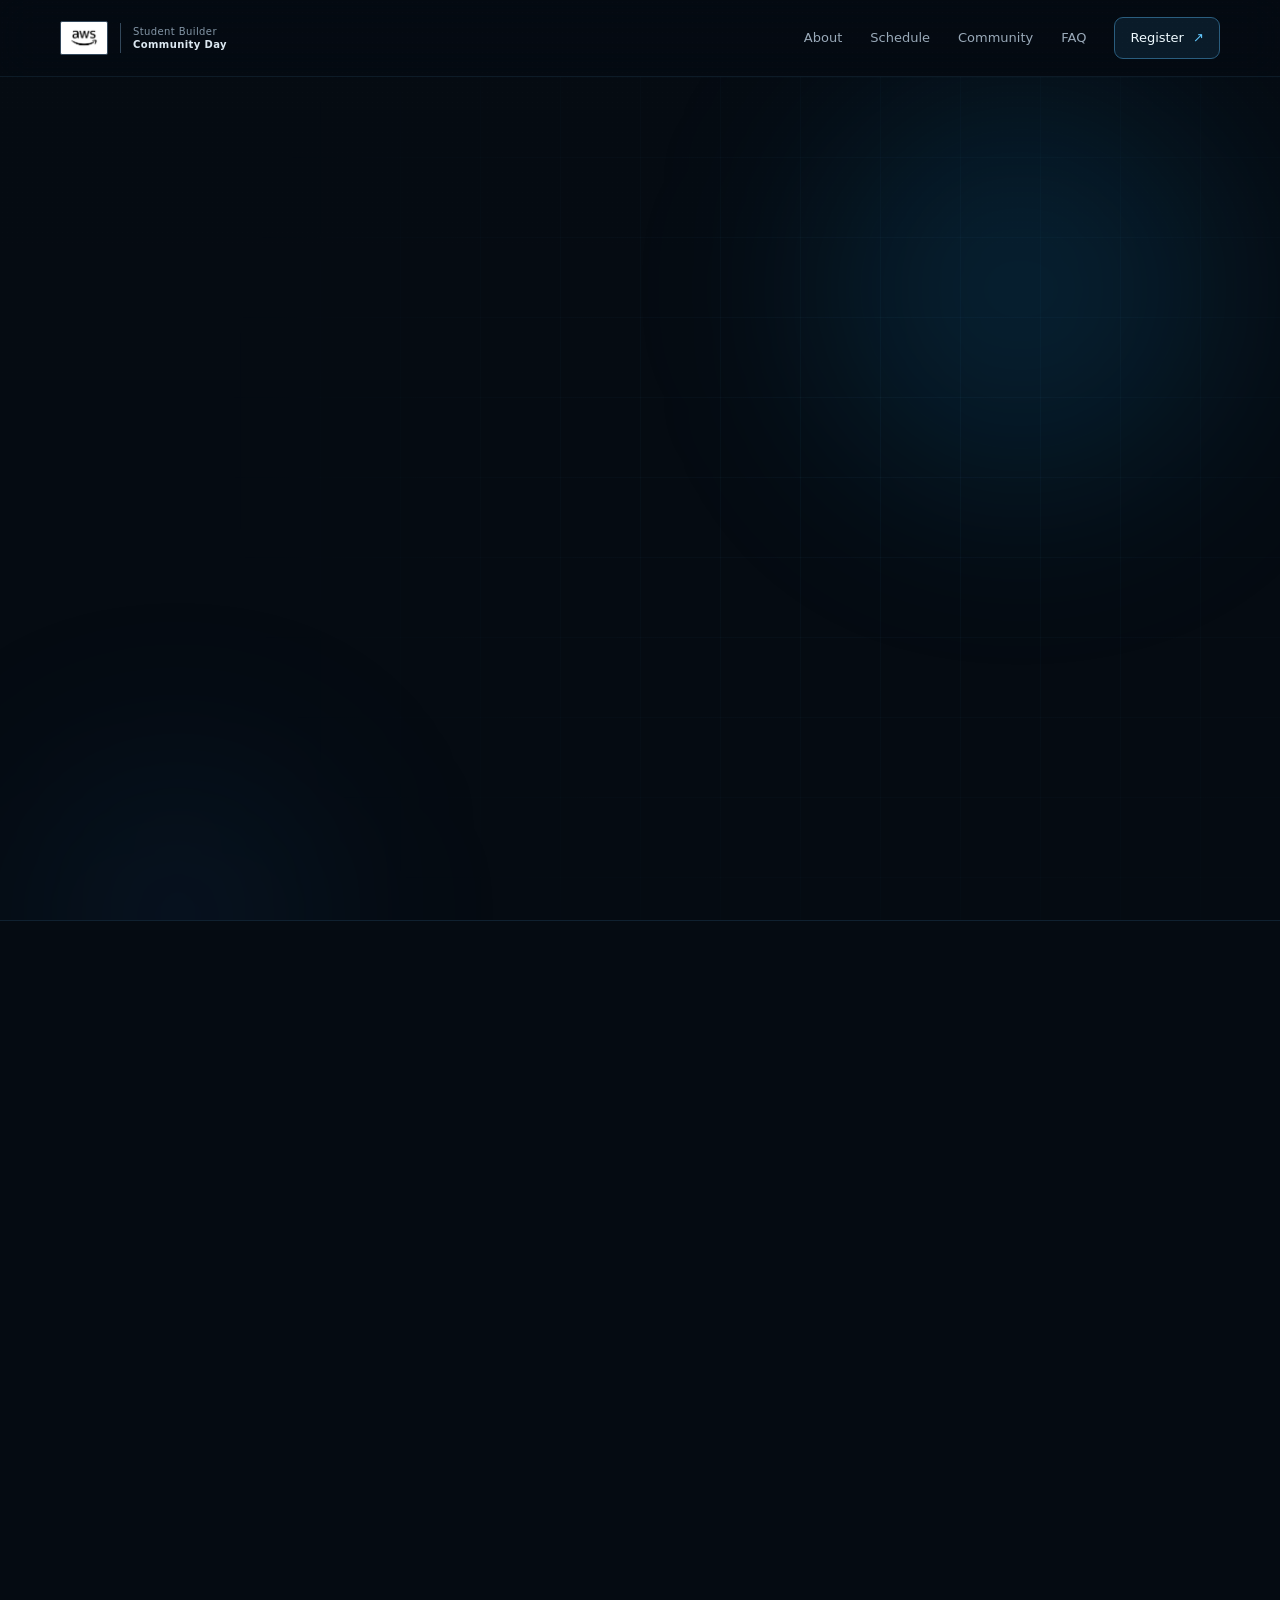
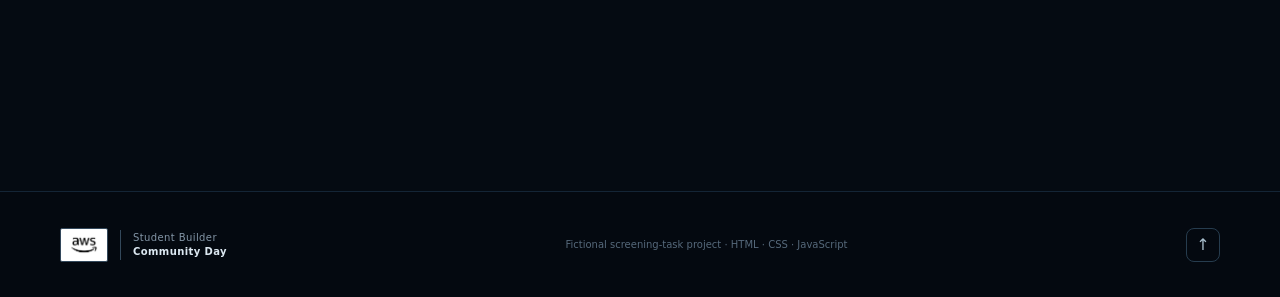
==== commit 83224827: "Update theme to #84109D in dark mode and restore original paper light theme" ====
--- a/aws.html
+++ b/aws.html
@@ -1,9 +1,11 @@
 <!doctype html>
 <html lang="en">
+
 <head>
   <meta charset="utf-8">
   <meta name="viewport" content="width=device-width, initial-scale=1">
-  <meta name="description" content="AWS Student Builder Community Day at Rungta University — a fictional event registration website.">
+  <meta name="description"
+    content="AWS Student Builder Community Day at Rungta University — a fictional event registration website.">
   <meta name="theme-color" content="#050b12">
 
   <title>Student Builder Community Day | Rungta University</title>
@@ -13,8 +15,7 @@
 
   <link
     href="https://fonts.googleapis.com/css2?family=Inter:wght@400;500;600;700;800&family=Space+Mono:wght@400;700&display=swap"
-    rel="stylesheet"
-  >
+    rel="stylesheet">
 
   <link rel="stylesheet" href="aws.css">
 </head>
@@ -29,7 +30,8 @@
 
       <a class="brand" href="#home" aria-label="Student Builder Community Day home">
         <span class="aws-mark">
-          <img src="aws_logo.jpg" alt="AWS Logo" style="width: 48px; height: 34px; object-fit: contain; background: #ffffff; border: 1.5px solid #AD5CFF; box-shadow: 2px 2px 0px 0px #7A28D8; padding: 2px; display: block; border-radius: 2px;">
+          <img src="aws_logo.jpg" alt="AWS Logo"
+            style="width: 48px; height: 34px; object-fit: contain; background: #ffffff; border: 1px solid #33485b; padding: 2px; display: block; border-radius: 2px;">
         </span>
 
         <span class="brand-rule"></span>
@@ -40,14 +42,8 @@
         </span>
       </a>
 
-      <button
-        class="menu-button"
-        id="menuButton"
-        type="button"
-        aria-controls="navMenu"
-        aria-expanded="false"
-        aria-label="Open menu"
-      >
+      <button class="menu-button" id="menuButton" type="button" aria-controls="navMenu" aria-expanded="false"
+        aria-label="Open menu">
         <span></span>
         <span></span>
         <span></span>
@@ -577,11 +573,7 @@
         </div>
 
 
-        <form
-          class="registration-form"
-          id="registrationForm"
-          novalidate
-        >
+        <form class="registration-form" id="registrationForm" novalidate>
 
           <div class="field">
 
@@ -589,13 +581,7 @@
               Full name
             </label>
 
-            <input
-              id="name"
-              name="name"
-              type="text"
-              autocomplete="name"
-              placeholder="Mukesh Kumar"
-            >
+            <input id="name" name="name" type="text" autocomplete="name" placeholder="Mukesh Kumar">
 
             <small data-error="name"></small>
 
@@ -608,13 +594,7 @@
               Email address
             </label>
 
-            <input
-              id="email"
-              name="email"
-              type="email"
-              autocomplete="email"
-              placeholder="you@example.com"
-            >
+            <input id="email" name="email" type="email" autocomplete="email" placeholder="you@example.com">
 
             <small data-error="email"></small>
 
@@ -627,13 +607,7 @@
               College / University
             </label>
 
-            <input
-              id="college"
-              name="college"
-              type="text"
-              autocomplete="organization"
-              placeholder="Rungta University"
-            >
+            <input id="college" name="college" type="text" autocomplete="organization" placeholder="Rungta University">
 
             <small data-error="college"></small>
 
@@ -690,21 +664,13 @@
           </label>
 
 
-          <button
-            class="button button-primary submit-button"
-            type="submit"
-          >
+          <button class="button button-primary submit-button" type="submit">
             Complete registration
             <span>→</span>
           </button>
 
 
-          <p
-            class="form-message"
-            id="formMessage"
-            role="status"
-            aria-live="polite"
-          ></p>
+          <p class="form-message" id="formMessage" role="status" aria-live="polite"></p>
 
         </form>
 
@@ -805,7 +771,8 @@
       <a class="brand" href="#home">
 
         <span class="aws-mark">
-          <img src="aws_logo.jpg" alt="AWS Logo" style="width: 48px; height: 34px; object-fit: contain; background: #ffffff; border: 1.5px solid #AD5CFF; box-shadow: 2px 2px 0px 0px #7A28D8; padding: 2px; display: block; border-radius: 2px;">
+          <img src="aws_logo.jpg" alt="AWS Logo"
+            style="width: 48px; height: 34px; object-fit: contain; background: #ffffff; border: 1px solid #33485b; padding: 2px; display: block; border-radius: 2px;">
         </span>
 
         <span class="brand-rule"></span>
@@ -821,11 +788,7 @@
         Fictional screening-task project · HTML · CSS · JavaScript
       </p>
 
-      <a
-        class="back-top"
-        href="#home"
-        aria-label="Back to top"
-      >
+      <a class="back-top" href="#home" aria-label="Back to top">
         ↑
       </a>
 
@@ -834,15 +797,11 @@
   </footer>
 
 
-  <div
-    class="toast"
-    id="toast"
-    role="status"
-    aria-live="polite"
-  ></div>
+  <div class="toast" id="toast" role="status" aria-live="polite"></div>
 
 
   <script src="aws.js"></script>
 
 </body>
+
 </html>
--- a/aws.css
+++ b/aws.css
@@ -1,43 +1,43 @@
-:root{
-  --bg:#000000;
-  --bg2:#0B0B0B;
-  --panel:#120A1E;
-  --panel2:#190F2A;
-
-  --text:#F3ECFF;
-  --muted:#A396B8;
-  --muted2:#736588;
-
-  --line:rgba(173, 92, 255, 0.22);
-
-  --blue:#AD5CFF;
-  --blue2:#7A28D8;
-
-  --green:#AD5CFF;
-  --orange:#D9B8FF;
-  --danger:#EBD9FF;
-
-  --max:1160px;
-
-  --radius:16px;
+:root {
+  --bg: #050b12;
+  --bg2: #07111b;
+  --panel: #091722;
+  --panel2: #0b1a27;
+
+  --text: #f5f8fb;
+  --muted: #93a4b4;
+  --muted2: #607486;
+
+  --line: #1b2d3e;
+
+  --blue: #63c8ff;
+  --blue2: #087fbe;
+
+  --green: #5ee0a2;
+  --orange: #ffbd61;
+  --danger: #ff8585;
+
+  --max: 1160px;
+
+  --radius: 16px;
 
   --shadow:
-    0 28px 80px rgba(0,0,0,.6);
-}
-
-*{
-  box-sizing:border-box;
-}
-
-html{
-  scroll-behavior:smooth;
-  scroll-padding-top:90px;
-}
-
-body{
-  margin:0;
-  background:var(--bg);
-  color:var(--text);
+    0 28px 80px rgba(0, 0, 0, .38);
+}
+
+* {
+  box-sizing: border-box;
+}
+
+html {
+  scroll-behavior: smooth;
+  scroll-padding-top: 90px;
+}
+
+body {
+  margin: 0;
+  background: var(--bg);
+  color: var(--text);
   font-family:
     Inter,
     system-ui,
@@ -45,48 +45,42 @@
     "Segoe UI",
     sans-serif;
 
-  line-height:1.6;
-  overflow-x:hidden;
-}
-
-body:before{
-  content:"";
-
-  position:fixed;
-  inset:0;
-
-  pointer-events:none;
-
-  z-index:100;
+  line-height: 1.6;
+  overflow-x: hidden;
+}
+
+body:before {
+  content: "";
+
+  position: fixed;
+  inset: 0;
+
+  pointer-events: none;
+
+  z-index: 100;
 
   background-image:
-    radial-gradient(
-      rgba(255,255,255,.13) .55px,
-      transparent .55px
-    );
-
-  background-size:5px 5px;
-
-  opacity:.14;
+    radial-gradient(rgba(255, 255, 255, .13) .55px,
+      transparent .55px);
+
+  background-size: 5px 5px;
+
+  opacity: .14;
 
   mask-image:
-    linear-gradient(
-      #000,
-      transparent 72%
-    );
-}
-
-a{
-  color:inherit;
-}
-
-.container{
-  width:min(
-    calc(100% - 48px),
-    var(--max)
-  );
-
-  margin-inline:auto;
+    linear-gradient(#000,
+      transparent 72%);
+}
+
+a {
+  color: inherit;
+}
+
+.container {
+  width: min(calc(100% - 48px),
+      var(--max));
+
+  margin-inline: auto;
 }
 
 
@@ -94,23 +88,21 @@
    SCROLL PROGRESS
 ========================= */
 
-.scroll-progress{
-  position:fixed;
-
-  left:0;
-  top:0;
-
-  width:0;
-  height:3px;
+.scroll-progress {
+  position: fixed;
+
+  left: 0;
+  top: 0;
+
+  width: 0;
+  height: 3px;
 
   background:
-    linear-gradient(
-      90deg,
-      #7A28D8,
-      #AD5CFF
-    );
-
-  z-index:1000;
+    linear-gradient(90deg,
+      var(--blue),
+      #b9eaff);
+
+  z-index: 1000;
 }
 
 
@@ -118,150 +110,148 @@
    HEADER
 ========================= */
 
-.site-header{
-  position:sticky;
-  top:0;
-
-  z-index:90;
+.site-header {
+  position: sticky;
+  top: 0;
+
+  z-index: 90;
 
   background:
-    rgba(11,11,11,.92);
+    rgba(5, 11, 18, .78);
 
   border-bottom:
-    1px solid
-    rgba(173,92,255,.18);
+    1px solid rgba(99, 200, 255, .09);
 
   backdrop-filter:
     blur(18px);
 }
 
-.nav{
-  height:76px;
-
-  display:flex;
-
-  align-items:center;
-
-  justify-content:space-between;
-}
-
-.brand{
-  display:flex;
-
-  align-items:center;
-
-  gap:12px;
-
-  text-decoration:none;
-}
-
-.aws-mark{
-  font-size:27px;
-
-  font-weight:800;
-
-  letter-spacing:-1.8px;
-
-  line-height:1;
-}
-
-.brand-rule{
-  width:1px;
-
-  height:30px;
-
-  background:#33485b;
-}
-
-.brand-text{
-  font-size:10px;
-
-  line-height:1.35;
-
-  letter-spacing:.04em;
-
-  color:#8496a7;
-}
-
-.brand-text b{
-  color:#dce8f1;
+.nav {
+  height: 76px;
+
+  display: flex;
+
+  align-items: center;
+
+  justify-content: space-between;
+}
+
+.brand {
+  display: flex;
+
+  align-items: center;
+
+  gap: 12px;
+
+  text-decoration: none;
+}
+
+.aws-mark {
+  font-size: 27px;
+
+  font-weight: 800;
+
+  letter-spacing: -1.8px;
+
+  line-height: 1;
+}
+
+.brand-rule {
+  width: 1px;
+
+  height: 30px;
+
+  background: #33485b;
+}
+
+.brand-text {
+  font-size: 10px;
+
+  line-height: 1.35;
+
+  letter-spacing: .04em;
+
+  color: #8496a7;
+}
+
+.brand-text b {
+  color: #dce8f1;
 }
 
 
 /* NAV LINKS */
 
-.nav-menu{
-  display:flex;
-
-  align-items:center;
-
-  gap:28px;
-}
-
-.nav-menu > a{
-  font-size:13px;
-
-  color:#9aaab9;
-
-  text-decoration:none;
-
-  transition:.2s;
-}
-
-.nav-menu > a:hover{
-  color:#fff;
-}
-
-.nav-cta{
-  padding:10px 15px;
+.nav-menu {
+  display: flex;
+
+  align-items: center;
+
+  gap: 28px;
+}
+
+.nav-menu>a {
+  font-size: 13px;
+
+  color: #9aaab9;
+
+  text-decoration: none;
+
+  transition: .2s;
+}
+
+.nav-menu>a:hover {
+  color: #fff;
+}
+
+.nav-cta {
+  padding: 10px 15px;
 
   border:
-    1px solid
-    #2a5d7e;
-
-  border-radius:9px;
-
-  background:#0a1b29;
-
-  color:#effaff !important;
-}
-
-.nav-cta span{
-  color:var(--blue);
-
-  margin-left:5px;
+    1px solid #2a5d7e;
+
+  border-radius: 9px;
+
+  background: #0a1b29;
+
+  color: #effaff !important;
+}
+
+.nav-cta span {
+  color: var(--blue);
+
+  margin-left: 5px;
 }
 
 
 /* MOBILE BUTTON */
 
-.menu-button{
-  display:none;
-
-  width:42px;
-  height:42px;
-
-  padding:8px;
-
-  border:0;
-
-  background:none;
-
-  cursor:pointer;
-}
-
-.menu-button span{
-  display:block;
-
-  height:2px;
-
-  margin:5px 0;
-
-  border-radius:3px;
-
-  background:#d9e8f2;
-
-  transition:.25s;
+.menu-button {
+  display: none;
+
+  width: 42px;
+  height: 42px;
+
+  padding: 8px;
+
+  border: 0;
+
+  background: none;
+
+  cursor: pointer;
+}
+
+.menu-button span {
+  display: block;
+
+  height: 2px;
+
+  margin: 5px 0;
+
+  border-radius: 3px;
+
+  background: #d9e8f2;
+
+  transition: .25s;
 }
 
 
@@ -269,136 +259,124 @@
    HERO
 ========================= */
 
-.hero{
-  position:relative;
-
-  min-height:720px;
-
-  display:flex;
-
-  align-items:center;
-
-  overflow:hidden;
+.hero {
+  position: relative;
+
+  min-height: 720px;
+
+  display: flex;
+
+  align-items: center;
+
+  overflow: hidden;
 
   border-bottom:
-    1px solid
-    #102130;
-}
-
-.hero-layout{
-  position:relative;
-
-  z-index:2;
-
-  display:grid;
+    1px solid #102130;
+}
+
+.hero-layout {
+  position: relative;
+
+  z-index: 2;
+
+  display: grid;
 
   grid-template-columns:
     1.04fr .96fr;
 
-  gap:78px;
-
-  align-items:center;
+  gap: 78px;
+
+  align-items: center;
 
   padding:
-    105px
-    0
-    92px;
-}
-
-.hero-grid-lines{
-  position:absolute;
-
-  inset:0;
+    105px 0 92px;
+}
+
+.hero-grid-lines {
+  position: absolute;
+
+  inset: 0;
 
   background-image:
-    linear-gradient(
-      rgba(99,200,255,.045)
-      1px,
-      transparent 1px
-    ),
-    linear-gradient(
-      90deg,
-      rgba(99,200,255,.045)
-      1px,
-      transparent 1px
-    );
-
-  background-size:80px 80px;
+    linear-gradient(rgba(99, 200, 255, .045) 1px,
+      transparent 1px),
+    linear-gradient(90deg,
+      rgba(99, 200, 255, .045) 1px,
+      transparent 1px);
+
+  background-size: 80px 80px;
 
   mask-image:
-    radial-gradient(
-      circle at 70% 42%,
+    radial-gradient(circle at 70% 42%,
       #000,
-      transparent 68%
-    );
-}
-
-.orb{
-  position:absolute;
-
-  border-radius:50%;
-
-  filter:blur(95px);
-
-  pointer-events:none;
-}
-
-.orb-one{
-  width:390px;
-  height:390px;
-
-  right:5%;
-  top:2%;
+      transparent 68%);
+}
+
+.orb {
+  position: absolute;
+
+  border-radius: 50%;
+
+  filter: blur(95px);
+
+  pointer-events: none;
+}
+
+.orb-one {
+  width: 390px;
+  height: 390px;
+
+  right: 5%;
+  top: 2%;
 
   background:
-    rgba(15,135,201,.17);
-}
-
-.orb-two{
-  width:280px;
-  height:280px;
-
-  left:3%;
-  bottom:-16%;
+    rgba(15, 135, 201, .17);
+}
+
+.orb-two {
+  width: 280px;
+  height: 280px;
+
+  left: 3%;
+  bottom: -16%;
 
   background:
-    rgba(24,78,145,.14);
+    rgba(24, 78, 145, .14);
 }
 
 
 /* EYEBROW */
 
-.eyebrow{
-  display:flex;
-
-  align-items:center;
-
-  gap:8px;
-
-  margin:0;
-
-  color:var(--blue);
-
-  font-size:10px;
-
-  font-weight:800;
-
-  letter-spacing:.17em;
-
-  text-transform:uppercase;
-}
-
-.live-dot{
-  width:6px;
-  height:6px;
-
-  border-radius:50%;
-
-  background:var(--green);
+.eyebrow {
+  display: flex;
+
+  align-items: center;
+
+  gap: 8px;
+
+  margin: 0;
+
+  color: var(--blue);
+
+  font-size: 10px;
+
+  font-weight: 800;
+
+  letter-spacing: .17em;
+
+  text-transform: uppercase;
+}
+
+.live-dot {
+  width: 6px;
+  height: 6px;
+
+  border-radius: 50%;
+
+  background: var(--green);
 
   box-shadow:
-    0 0 12px
-    rgba(94,224,162,.7);
+    0 0 12px rgba(94, 224, 162, .7);
 }
 
 
@@ -407,88 +385,80 @@
 h1,
 h2,
 h3,
-p{
-  margin-top:0;
-}
-
-.hero h1{
+p {
+  margin-top: 0;
+}
+
+.hero h1 {
   margin:
-    23px
-    0
-    28px;
+    23px 0 28px;
 
   font-size:
-    clamp(
-      64px,
+    clamp(64px,
       8.5vw,
-      112px
-    );
-
-  line-height:.84;
-
-  letter-spacing:-.075em;
-
-  font-weight:800;
-}
-
-.hero h1 span{
-  color:var(--blue);
-}
-
-.hero-lead{
-  max-width:600px;
-
-  color:#a8b7c5;
-
-  font-size:17px;
-
-  line-height:1.75;
+      112px);
+
+  line-height: .84;
+
+  letter-spacing: -.075em;
+
+  font-weight: 800;
+}
+
+.hero h1 span {
+  color: var(--blue);
+}
+
+.hero-lead {
+  max-width: 600px;
+
+  color: #a8b7c5;
+
+  font-size: 17px;
+
+  line-height: 1.75;
 }
 
 
 /* BUTTONS */
 
-.hero-actions{
-  display:flex;
-
-  flex-wrap:wrap;
-
-  gap:12px;
+.hero-actions {
+  display: flex;
+
+  flex-wrap: wrap;
+
+  gap: 12px;
 
   margin:
-    31px
-    0
-    40px;
-}
-
-.button{
-  display:inline-flex;
-
-  align-items:center;
-
-  justify-content:center;
-
-  gap:14px;
-
-  min-height:48px;
+    31px 0 40px;
+}
+
+.button {
+  display: inline-flex;
+
+  align-items: center;
+
+  justify-content: center;
+
+  gap: 14px;
+
+  min-height: 48px;
 
   padding:
-    0
-    19px;
+    0 19px;
 
   border:
-    1px solid
-    transparent;
-
-  border-radius:9px;
-
-  text-decoration:none;
-
-  font-size:13px;
-
-  font-weight:800;
-
-  cursor:pointer;
+    1px solid transparent;
+
+  border-radius: 9px;
+
+  text-decoration: none;
+
+  font-size: 13px;
+
+  font-weight: 800;
+
+  cursor: pointer;
 
   transition:
     transform .2s,
@@ -497,92 +467,85 @@
     box-shadow .2s;
 }
 
-.button:hover{
-  transform:translateY(-2px);
-}
-
-.button-primary{
-  color:#fff;
+.button:hover {
+  transform: translateY(-2px);
+}
+
+.button-primary {
+  color: #fff;
 
   background:
-    linear-gradient(
-      135deg,
+    linear-gradient(135deg,
       #168fcd,
-      #0879b7
-    );
+      #0879b7);
 
   box-shadow:
-    0 13px 30px
-    rgba(8,121,183,.18);
-}
-
-.button-primary:hover{
+    0 13px 30px rgba(8, 121, 183, .18);
+}
+
+.button-primary:hover {
   background:
-    linear-gradient(
-      135deg,
+    linear-gradient(135deg,
       #24a2e4,
-      #0b88c9
-    );
+      #0b88c9);
 
   box-shadow:
-    0 16px 35px
-    rgba(8,121,183,.3);
-}
-
-.button-ghost{
-  color:#d6e3ec;
+    0 16px 35px rgba(8, 121, 183, .3);
+}
+
+.button-ghost {
+  color: #d6e3ec;
 
   background:
-    rgba(8,15,23,.65);
-
-  border-color:#2a3e51;
-}
-
-.button-ghost:hover{
-  border-color:#4b708b;
+    rgba(8, 15, 23, .65);
+
+  border-color: #2a3e51;
+}
+
+.button-ghost:hover {
+  border-color: #4b708b;
 }
 
 
 /* EVENT META */
 
-.event-meta{
-  display:flex;
-
-  flex-wrap:wrap;
-
-  gap:28px;
-}
-
-.event-meta > div{
-  padding-left:13px;
+.event-meta {
+  display: flex;
+
+  flex-wrap: wrap;
+
+  gap: 28px;
+}
+
+.event-meta>div {
+  padding-left: 13px;
 
   border-left:
-    1px solid
-    #2a4257;
-}
-
-.event-meta small{
-  display:block;
-
-  color:#62778a;
-
-  font-size:9px;
-
-  font-weight:700;
-
-  letter-spacing:.15em;
-
-  text-transform:uppercase;
-}
-
-.event-meta strong{
-  display:block;
-
-  margin-top:3px;
-
-  color:#dce8f1;
-
-  font-size:11px;
+    1px solid #2a4257;
+}
+
+.event-meta small {
+  display: block;
+
+  color: #62778a;
+
+  font-size: 9px;
+
+  font-weight: 700;
+
+  letter-spacing: .15em;
+
+  text-transform: uppercase;
+}
+
+.event-meta strong {
+  display: block;
+
+  margin-top: 3px;
+
+  color: #dce8f1;
+
+  font-size: 11px;
 }
 
 
@@ -590,174 +553,157 @@
    TERMINAL
 ========================= */
 
-.terminal{
+.terminal {
   border:
-    1px solid
-    #294a63;
-
-  border-radius:18px;
+    1px solid #294a63;
+
+  border-radius: 18px;
 
   background:
-    linear-gradient(
-      145deg,
-      rgba(12,27,41,.95),
-      rgba(5,11,18,.98)
-    );
-
-  box-shadow:var(--shadow);
-
-  overflow:hidden;
-
-  transform:rotate(1deg);
+    linear-gradient(145deg,
+      rgba(12, 27, 41, .95),
+      rgba(5, 11, 18, .98));
+
+  box-shadow: var(--shadow);
+
+  overflow: hidden;
+
+  transform: rotate(1deg);
 
   transition:
     transform .35s;
 }
 
-.terminal:hover{
+.terminal:hover {
   transform:
-    rotate(0)
-    translateY(-5px);
-}
-
-.terminal-top{
-  height:49px;
-
-  display:flex;
-
-  align-items:center;
-
-  padding:0 17px;
+    rotate(0) translateY(-5px);
+}
+
+.terminal-top {
+  height: 49px;
+
+  display: flex;
+
+  align-items: center;
+
+  padding: 0 17px;
 
   border-bottom:
-    1px solid
-    #1d3346;
-
-  color:#708597;
+    1px solid #1d3346;
+
+  color: #708597;
 
   font:
-    11px
-    "Space Mono",
+    11px "Space Mono",
     monospace;
 }
 
-.window-dots{
-  display:flex;
-
-  gap:6px;
-}
-
-.window-dots i{
-  width:7px;
-  height:7px;
-
-  border-radius:50%;
-
-  background:#30485c;
-}
-
-.terminal-top > span{
-  margin-left:14px;
-}
-
-.terminal-top > b{
-  margin-left:auto;
-
-  color:#4ca9d9;
-
-  font-size:8px;
-
-  letter-spacing:.13em;
-}
-
-.terminal-body{
-  min-height:335px;
+.window-dots {
+  display: flex;
+
+  gap: 6px;
+}
+
+.window-dots i {
+  width: 7px;
+  height: 7px;
+
+  border-radius: 50%;
+
+  background: #30485c;
+}
+
+.terminal-top>span {
+  margin-left: 14px;
+}
+
+.terminal-top>b {
+  margin-left: auto;
+
+  color: #4ca9d9;
+
+  font-size: 8px;
+
+  letter-spacing: .13em;
+}
+
+.terminal-body {
+  min-height: 335px;
 
   padding:
-    35px
-    34px
-    30px;
+    35px 34px 30px;
 
   font:
-    13px/2
-    "Space Mono",
+    13px/2 "Space Mono",
     monospace;
 
   background:
-    radial-gradient(
-      circle at 70% 30%,
-      rgba(50,148,206,.08),
-      transparent 45%
-    );
-}
-
-.terminal-body p{
-  margin:0;
-
-  color:#d6e4ee;
-}
-
-.terminal-body em{
-  color:#60768a;
-
-  font-style:normal;
-}
-
-.terminal-body strong{
-  color:var(--blue);
-}
-
-.terminal-body .green{
-  color:var(--green);
-}
-
-.terminal-body .orange{
-  color:var(--orange);
-}
-
-.terminal-output{
-  color:#8195a7;
-}
-
-.terminal-output span{
-  color:var(--green);
-
-  margin-right:9px;
-}
-
-.cursor{
-  margin-top:10px;
-
-  color:var(--blue);
+    radial-gradient(circle at 70% 30%,
+      rgba(50, 148, 206, .08),
+      transparent 45%);
+}
+
+.terminal-body p {
+  margin: 0;
+
+  color: #d6e4ee;
+}
+
+.terminal-body em {
+  color: #60768a;
+
+  font-style: normal;
+}
+
+.terminal-body strong {
+  color: var(--blue);
+}
+
+.terminal-body .green {
+  color: var(--green);
+}
+
+.terminal-body .orange {
+  color: var(--orange);
+}
+
+.terminal-output {
+  color: #8195a7;
+}
+
+.terminal-output span {
+  color: var(--green);
+
+  margin-right: 9px;
+}
+
+.cursor {
+  margin-top: 10px;
+
+  color: var(--blue);
 
   animation:
-    blink
-    1s
-    step-end
-    infinite;
-}
-
-.terminal-bottom{
-  display:flex;
-
-  justify-content:space-between;
+    blink 1s step-end infinite;
+}
+
+.terminal-bottom {
+  display: flex;
+
+  justify-content: space-between;
 
   padding:
-    13px
-    18px;
+    13px 18px;
 
   border-top:
-    1px solid
-    #1d3346;
-
-  color:#61778a;
+    1px solid #1d3346;
+
+  color: #61778a;
 
   font:
-    9px
-    "Space Mono",
+    9px "Space Mono",
     monospace;
 
-  letter-spacing:.1em;
+  letter-spacing: .1em;
 }
 
 
@@ -765,52 +711,48 @@
    STATS
 ========================= */
 
-.stats{
-  display:grid;
+.stats {
+  display: grid;
 
   grid-template-columns:
-    repeat(4,1fr);
+    repeat(4, 1fr);
 
   border-left:
-    1px solid
-    var(--line);
+    1px solid var(--line);
 
   border-right:
-    1px solid
-    var(--line);
-}
-
-.stats > div{
-  min-height:105px;
+    1px solid var(--line);
+}
+
+.stats>div {
+  min-height: 105px;
 
   padding:
-    24px
-    25px;
+    24px 25px;
 
   border-right:
-    1px solid
-    var(--line);
+    1px solid var(--line);
 
   background:
-    rgba(7,14,22,.78);
-}
-
-.stats > div:last-child{
-  border-right:0;
-}
-
-.stats strong{
-  display:block;
-
-  font-size:30px;
-
-  letter-spacing:-.05em;
-}
-
-.stats span{
-  color:#718395;
-
-  font-size:11px;
+    rgba(7, 14, 22, .78);
+}
+
+.stats>div:last-child {
+  border-right: 0;
+}
+
+.stats strong {
+  display: block;
+
+  font-size: 30px;
+
+  letter-spacing: -.05em;
+}
+
+.stats span {
+  color: #718395;
+
+  font-size: 11px;
 }
 
 
@@ -818,39 +760,35 @@
    GENERAL SECTIONS
 ========================= */
 
-.section{
-  padding-top:125px;
-
-  padding-bottom:125px;
-}
-
-.section-heading{
-  max-width:780px;
-
-  margin-bottom:55px;
-}
-
-.section-heading h2{
+.section {
+  padding-top: 125px;
+
+  padding-bottom: 125px;
+}
+
+.section-heading {
+  max-width: 780px;
+
+  margin-bottom: 55px;
+}
+
+.section-heading h2 {
   margin:
-    15px
-    0
-    0;
+    15px 0 0;
 
   font-size:
-    clamp(
-      38px,
+    clamp(38px,
       5vw,
-      62px
-    );
-
-  line-height:1.02;
-
-  letter-spacing:-.055em;
+      62px);
+
+  line-height: 1.02;
+
+  letter-spacing: -.055em;
 }
 
 .section-heading h2 span,
-.register-copy h2 span{
-  color:var(--blue);
+.register-copy h2 span {
+  color: var(--blue);
 }
 
 
@@ -858,106 +796,97 @@
    ABOUT
 ========================= */
 
-.about-grid{
-  display:grid;
+.about-grid {
+  display: grid;
 
   grid-template-columns:
     .9fr 1.1fr;
 
-  gap:90px;
-}
-
-.about-copy{
-  color:#8e9eaf;
-
-  font-size:15px;
-
-  line-height:1.8;
-}
-
-.about-copy .large-copy{
-  font-size:20px;
-
-  line-height:1.65;
-
-  color:#c7d3de;
-}
-
-.feature-list{
-  display:flex;
-
-  flex-direction:column;
-
-  gap:12px;
-}
-
-.feature-card{
-  display:grid;
+  gap: 90px;
+}
+
+.about-copy {
+  color: #8e9eaf;
+
+  font-size: 15px;
+
+  line-height: 1.8;
+}
+
+.about-copy .large-copy {
+  font-size: 20px;
+
+  line-height: 1.65;
+
+  color: #c7d3de;
+}
+
+.feature-list {
+  display: flex;
+
+  flex-direction: column;
+
+  gap: 12px;
+}
+
+.feature-card {
+  display: grid;
 
   grid-template-columns:
-    40px
-    1fr
-    24px;
-
-  gap:16px;
-
-  align-items:start;
+    40px 1fr 24px;
+
+  gap: 16px;
+
+  align-items: start;
 
   padding:
-    22px
-    20px;
+    22px 20px;
 
   border:
-    1px solid
-    var(--line);
-
-  border-radius:12px;
+    1px solid var(--line);
+
+  border-radius: 12px;
 
   background:
-    linear-gradient(
-      110deg,
+    linear-gradient(110deg,
       #09121c,
-      #0a141e
-    );
-
-  transition:.25s;
-}
-
-.feature-card:hover{
-  border-color:#2f5873;
+      #0a141e);
+
+  transition: .25s;
+}
+
+.feature-card:hover {
+  border-color: #2f5873;
 
   transform:
     translateX(5px);
 }
 
-.feature-card > span{
-  color:var(--blue);
+.feature-card>span {
+  color: var(--blue);
 
   font:
-    11px
-    "Space Mono",
+    11px "Space Mono",
     monospace;
 }
 
-.feature-card h3{
+.feature-card h3 {
   margin:
-    0
-    0
-    5px;
-
-  font-size:15px;
-}
-
-.feature-card p{
-  margin:0;
-
-  color:#718294;
-
-  font-size:12px;
-}
-
-.feature-card > b{
-  color:#587083;
+    0 0 5px;
+
+  font-size: 15px;
+}
+
+.feature-card p {
+  margin: 0;
+
+  color: #718294;
+
+  font-size: 12px;
+}
+
+.feature-card>b {
+  color: #587083;
 }
 
 
@@ -965,88 +894,78 @@
    SCHEDULE
 ========================= */
 
-.dark-section{
-  background:#070e16;
+.dark-section {
+  background: #070e16;
 
   border-top:
-    1px solid
-    #102131;
+    1px solid #102131;
 
   border-bottom:
-    1px solid
-    #102131;
-}
-
-.timeline{
+    1px solid #102131;
+}
+
+.timeline {
   border-top:
-    1px solid
-    #203446;
-}
-
-.timeline-row{
-  display:grid;
+    1px solid #203446;
+}
+
+.timeline-row {
+  display: grid;
 
   grid-template-columns:
-    95px
-    1fr
-    30px;
-
-  gap:28px;
-
-  align-items:center;
-
-  min-height:118px;
+    95px 1fr 30px;
+
+  gap: 28px;
+
+  align-items: center;
+
+  min-height: 118px;
 
   border-bottom:
-    1px solid
-    #172938;
-}
-
-.timeline-row time{
+    1px solid #172938;
+}
+
+.timeline-row time {
   font:
-    700 15px
-    "Space Mono",
+    700 15px "Space Mono",
     monospace;
 
-  color:#dbe9f2;
-}
-
-.timeline-row small{
-  color:var(--blue);
-
-  font-size:9px;
-
-  letter-spacing:.17em;
-
-  font-weight:800;
-}
-
-.timeline-row h3{
+  color: #dbe9f2;
+}
+
+.timeline-row small {
+  color: var(--blue);
+
+  font-size: 9px;
+
+  letter-spacing: .17em;
+
+  font-weight: 800;
+}
+
+.timeline-row h3 {
   margin:
-    5px
-    0
-    2px;
-
-  font-size:18px;
-}
-
-.timeline-row p{
-  margin:0;
-
-  color:#718496;
-
-  font-size:12px;
-}
-
-.timeline-row > b{
+    5px 0 2px;
+
+  font-size: 18px;
+}
+
+.timeline-row p {
+  margin: 0;
+
+  color: #718496;
+
+  font-size: 12px;
+}
+
+.timeline-row>b {
   font:
-    10px
-    "Space Mono",
+    10px "Space Mono",
     monospace;
 
-  color:#526b7e;
-
-  text-align:right;
+  color: #526b7e;
+
+  text-align: right;
 }
 
 
@@ -1054,120 +973,109 @@
    COMMUNITY
 ========================= */
 
-.community-grid{
-  display:grid;
+.community-grid {
+  display: grid;
 
   grid-template-columns:
-    repeat(3,1fr);
-
-  gap:15px;
-}
-
-.person-card{
-  position:relative;
-
-  min-height:290px;
-
-  padding:27px;
+    repeat(3, 1fr);
+
+  gap: 15px;
+}
+
+.person-card {
+  position: relative;
+
+  min-height: 290px;
+
+  padding: 27px;
 
   border:
-    1px solid
-    var(--line);
-
-  border-radius:14px;
+    1px solid var(--line);
+
+  border-radius: 14px;
 
   background:
-    linear-gradient(
-      150deg,
+    linear-gradient(150deg,
       #09121c,
-      #070e15
-    );
-
-  overflow:hidden;
-
-  transition:.3s;
-}
-
-.person-card:hover{
-  transform:translateY(-6px);
-
-  border-color:#2e566f;
+      #070e15);
+
+  overflow: hidden;
+
+  transition: .3s;
+}
+
+.person-card:hover {
+  transform: translateY(-6px);
+
+  border-color: #2e566f;
 
   box-shadow:
-    0 22px 50px
-    rgba(0,0,0,.25);
-}
-
-.avatar{
-  width:60px;
-  height:60px;
-
-  display:grid;
-
-  place-items:center;
+    0 22px 50px rgba(0, 0, 0, .25);
+}
+
+.avatar {
+  width: 60px;
+  height: 60px;
+
+  display: grid;
+
+  place-items: center;
 
   border:
-    1px solid
-    #2c617f;
-
-  border-radius:50%;
-
-  background:#0c2637;
-
-  color:var(--blue);
+    1px solid #2c617f;
+
+  border-radius: 50%;
+
+  background: #0c2637;
+
+  color: var(--blue);
 
   font:
-    700 13px
-    "Space Mono",
+    700 13px "Space Mono",
     monospace;
 }
 
-.card-number{
-  position:absolute;
-
-  right:25px;
-
-  top:28px;
-
-  color:#334b5e;
+.card-number {
+  position: absolute;
+
+  right: 25px;
+
+  top: 28px;
+
+  color: #334b5e;
 
   font:
-    11px
-    "Space Mono",
+    11px "Space Mono",
     monospace;
 }
 
-.person-card h3{
+.person-card h3 {
   margin:
-    80px
-    0
-    4px;
-
-  font-size:17px;
-}
-
-.person-card p{
-  color:#718497;
-
-  font-size:12px;
-}
-
-.person-card i{
-  position:absolute;
-
-  left:27px;
-  right:27px;
-
-  bottom:25px;
-
-  height:1px;
+    80px 0 4px;
+
+  font-size: 17px;
+}
+
+.person-card p {
+  color: #718497;
+
+  font-size: 12px;
+}
+
+.person-card i {
+  position: absolute;
+
+  left: 27px;
+  right: 27px;
+
+  bottom: 25px;
+
+  height: 1px;
 
   background:
-    linear-gradient(
-      90deg,
+    linear-gradient(90deg,
       var(--blue),
-      transparent
-    );
+      transparent);
 }
 
 
@@ -1175,225 +1083,212 @@
    REGISTER
 ========================= */
 
-.register-section{
-  padding-top:40px;
-}
-
-.register-card{
-  display:grid;
+.register-section {
+  padding-top: 40px;
+}
+
+.register-card {
+  display: grid;
 
   grid-template-columns:
     .82fr 1.18fr;
 
-  gap:60px;
-
-  padding:55px;
+  gap: 60px;
+
+  padding: 55px;
 
   border:
-    1px solid
-    #294a62;
-
-  border-radius:20px;
+    1px solid #294a62;
+
+  border-radius: 20px;
 
   background:
-    radial-gradient(
-      circle at 0 0,
-      rgba(37,130,181,.12),
-      transparent 38%
-    ),
-    linear-gradient(
-      135deg,
+    radial-gradient(circle at 0 0,
+      rgba(37, 130, 181, .12),
+      transparent 38%),
+    linear-gradient(135deg,
       #091a28,
-      #080e15
-    );
-
-  box-shadow:var(--shadow);
-}
-
-.register-copy h2{
+      #080e15);
+
+  box-shadow: var(--shadow);
+}
+
+.register-copy h2 {
   margin:
-    17px
-    0
-    18px;
+    17px 0 18px;
 
   font-size:
-    clamp(
-      42px,
+    clamp(42px,
       5vw,
-      62px
-    );
-
-  line-height:.95;
-
-  letter-spacing:-.055em;
-}
-
-.register-copy > p{
-  max-width:440px;
-
-  color:#91a1b1;
-
-  font-size:14px;
-}
-
-.register-copy ul{
-  padding-left:18px;
-
-  color:#b2c0cb;
-
-  font-size:12px;
-
-  line-height:2;
-}
-
-.seat-note{
-  display:flex !important;
-
-  align-items:center;
-
-  gap:7px;
-
-  margin-top:15px;
-}
-
-.seat-note > span{
-  color:var(--green);
+      62px);
+
+  line-height: .95;
+
+  letter-spacing: -.055em;
+}
+
+.register-copy>p {
+  max-width: 440px;
+
+  color: #91a1b1;
+
+  font-size: 14px;
+}
+
+.register-copy ul {
+  padding-left: 18px;
+
+  color: #b2c0cb;
+
+  font-size: 12px;
+
+  line-height: 2;
+}
+
+.seat-note {
+  display: flex !important;
+
+  align-items: center;
+
+  gap: 7px;
+
+  margin-top: 15px;
+}
+
+.seat-note>span {
+  color: var(--green);
 }
 
 
 /* FORM */
 
-.registration-form{
-  display:grid;
+.registration-form {
+  display: grid;
 
   grid-template-columns:
     1fr 1fr;
 
-  gap:16px;
-
-  align-content:start;
-}
-
-.field label{
-  display:block;
-
-  color:#a8b6c3;
-
-  font-size:11px;
-
-  font-weight:600;
+  gap: 16px;
+
+  align-content: start;
+}
+
+.field label {
+  display: block;
+
+  color: #a8b6c3;
+
+  font-size: 11px;
+
+  font-weight: 600;
 }
 
 .field input,
-.field select{
-  width:100%;
-
-  height:48px;
-
-  margin-top:7px;
+.field select {
+  width: 100%;
+
+  height: 48px;
+
+  margin-top: 7px;
 
   padding:
-    0
-    13px;
-
-  outline:0;
+    0 13px;
+
+  outline: 0;
 
   border:
-    1px solid
-    #293d50;
-
-  border-radius:8px;
-
-  background:#060d14;
-
-  color:#edf6fb;
+    1px solid #293d50;
+
+  border-radius: 8px;
+
+  background: #060d14;
+
+  color: #edf6fb;
 
   font:
-    13px
-    Inter,
+    13px Inter,
     sans-serif;
 
-  transition:.2s;
-}
-
-.field select{
-  appearance:auto;
-}
-
-.field input::placeholder{
-  color:#4e6172;
+  transition: .2s;
+}
+
+.field select {
+  appearance: auto;
+}
+
+.field input::placeholder {
+  color: #4e6172;
 }
 
 .field input:focus,
-.field select:focus{
-  border-color:#4caede;
+.field select:focus {
+  border-color: #4caede;
 
   box-shadow:
-    0 0 0 3px
-    rgba(76,174,222,.1);
+    0 0 0 3px rgba(76, 174, 222, .1);
 }
 
 .field.invalid input,
-.field.invalid select{
-  border-color:var(--danger);
-}
-
-.field small{
-  display:block;
-
-  min-height:17px;
-
-  margin-top:4px;
-
-  color:#ef8a8a;
-
-  font-size:10px;
-}
-
-.consent{
-  grid-column:1/-1;
-
-  display:flex;
-
-  gap:9px;
-
-  align-items:flex-start;
-
-  color:#718497;
-
-  font-size:11px;
-
-  cursor:pointer;
-}
-
-.consent input{
-  accent-color:#1497dc;
-
-  margin-top:3px;
-}
-
-.submit-button{
-  width:100%;
-
-  grid-column:1/-1;
-}
-
-.form-message{
-  grid-column:1/-1;
-
-  min-height:21px;
-
-  margin:0;
-
-  font-size:12px;
-}
-
-.form-message.success{
-  color:var(--green);
-}
-
-.form-message.error{
-  color:var(--danger);
+.field.invalid select {
+  border-color: var(--danger);
+}
+
+.field small {
+  display: block;
+
+  min-height: 17px;
+
+  margin-top: 4px;
+
+  color: #ef8a8a;
+
+  font-size: 10px;
+}
+
+.consent {
+  grid-column: 1/-1;
+
+  display: flex;
+
+  gap: 9px;
+
+  align-items: flex-start;
+
+  color: #718497;
+
+  font-size: 11px;
+
+  cursor: pointer;
+}
+
+.consent input {
+  accent-color: #1497dc;
+
+  margin-top: 3px;
+}
+
+.submit-button {
+  width: 100%;
+
+  grid-column: 1/-1;
+}
+
+.form-message {
+  grid-column: 1/-1;
+
+  min-height: 21px;
+
+  margin: 0;
+
+  font-size: 12px;
+}
+
+.form-message.success {
+  color: var(--green);
+}
+
+.form-message.error {
+  color: var(--danger);
 }
 
 
@@ -1401,78 +1296,72 @@
    FAQ
 ========================= */
 
-.faq{
-  padding-bottom:135px;
-}
-
-.faq-list{
+.faq {
+  padding-bottom: 135px;
+}
+
+.faq-list {
   border-top:
-    1px solid
-    var(--line);
-}
-
-details{
+    1px solid var(--line);
+}
+
+details {
   border-bottom:
-    1px solid
-    var(--line);
-}
-
-summary{
-  display:flex;
-
-  align-items:center;
-
-  justify-content:space-between;
-
-  gap:20px;
+    1px solid var(--line);
+}
+
+summary {
+  display: flex;
+
+  align-items: center;
+
+  justify-content: space-between;
+
+  gap: 20px;
 
   padding:
-    22px
-    0;
-
-  cursor:pointer;
-
-  list-style:none;
-
-  font-size:15px;
-
-  font-weight:700;
-}
-
-summary::-webkit-details-marker{
-  display:none;
-}
-
-summary span{
-  color:#60778a;
-
-  font-size:23px;
-
-  font-weight:400;
-
-  transition:.2s;
-}
-
-details[open] summary span{
-  color:var(--blue);
-
-  transform:rotate(45deg);
-}
-
-details p{
-  max-width:800px;
-
-  margin:0;
+    22px 0;
+
+  cursor: pointer;
+
+  list-style: none;
+
+  font-size: 15px;
+
+  font-weight: 700;
+}
+
+summary::-webkit-details-marker {
+  display: none;
+}
+
+summary span {
+  color: #60778a;
+
+  font-size: 23px;
+
+  font-weight: 400;
+
+  transition: .2s;
+}
+
+details[open] summary span {
+  color: var(--blue);
+
+  transform: rotate(45deg);
+}
+
+details p {
+  max-width: 800px;
+
+  margin: 0;
 
   padding:
-    0
-    40px
-    22px
-    0;
-
-  color:#758799;
-
-  font-size:13px;
+    0 40px 22px 0;
+
+  color: #758799;
+
+  font-size: 13px;
 }
 
 
@@ -1480,51 +1369,49 @@
    FOOTER
 ========================= */
 
-.footer{
+.footer {
   border-top:
-    1px solid
-    #142536;
-
-  background:#040910;
-}
-
-.footer-inner{
-  min-height:105px;
-
-  display:flex;
-
-  align-items:center;
-
-  justify-content:space-between;
-
-  gap:20px;
-}
-
-.footer p{
-  margin:0;
-
-  color:#56697b;
-
-  font-size:10px;
-}
-
-.back-top{
-  width:34px;
-  height:34px;
-
-  display:grid;
-
-  place-items:center;
+    1px solid #142536;
+
+  background: #040910;
+}
+
+.footer-inner {
+  min-height: 105px;
+
+  display: flex;
+
+  align-items: center;
+
+  justify-content: space-between;
+
+  gap: 20px;
+}
+
+.footer p {
+  margin: 0;
+
+  color: #56697b;
+
+  font-size: 10px;
+}
+
+.back-top {
+  width: 34px;
+  height: 34px;
+
+  display: grid;
+
+  place-items: center;
 
   border:
-    1px solid
-    #263c4e;
-
-  border-radius:8px;
-
-  color:#a9bfce;
-
-  text-decoration:none;
+    1px solid #263c4e;
+
+  border-radius: 8px;
+
+  color: #a9bfce;
+
+  text-decoration: none;
 }
 
 
@@ -1532,50 +1419,47 @@
    TOAST
 ========================= */
 
-.toast{
-  position:fixed;
-
-  right:22px;
-  bottom:22px;
-
-  z-index:200;
-
-  max-width:360px;
+.toast {
+  position: fixed;
+
+  right: 22px;
+  bottom: 22px;
+
+  z-index: 200;
+
+  max-width: 360px;
 
   padding:
-    13px
-    16px;
+    13px 16px;
 
   border:
-    1px solid
-    #31586e;
-
-  border-radius:10px;
-
-  background:#091722;
-
-  color:#dff5ff;
+    1px solid #31586e;
+
+  border-radius: 10px;
+
+  background: #091722;
+
+  color: #dff5ff;
 
   box-shadow:
-    0 20px 50px
-    rgba(0,0,0,.35);
-
-  font-size:12px;
+    0 20px 50px rgba(0, 0, 0, .35);
+
+  font-size: 12px;
 
   transform:
     translateY(25px);
 
-  opacity:0;
-
-  pointer-events:none;
-
-  transition:.3s;
-}
-
-.toast.show{
-  transform:translateY(0);
-
-  opacity:1;
+  opacity: 0;
+
+  pointer-events: none;
+
+  transition: .3s;
+}
+
+.toast.show {
+  transform: translateY(0);
+
+  opacity: 1;
 }
 
 
@@ -1583,16 +1467,16 @@
    ANIMATION
 ========================= */
 
-@keyframes blink{
-
-  50%{
-    opacity:0;
-  }
-
-}
-
-.reveal{
-  opacity:0;
+@keyframes blink {
+
+  50% {
+    opacity: 0;
+  }
+
+}
+
+.reveal {
+  opacity: 0;
 
   transform:
     translateY(18px);
@@ -1602,18 +1486,18 @@
     transform .7s ease;
 }
 
-.reveal.visible{
-  opacity:1;
-
-  transform:none;
-}
-
-.delay-1{
-  transition-delay:.12s;
-}
-
-.delay-2{
-  transition-delay:.2s;
+.reveal.visible {
+  opacity: 1;
+
+  transform: none;
+}
+
+.delay-1 {
+  transition-delay: .12s;
+}
+
+.delay-2 {
+  transition-delay: .2s;
 }
 
 
@@ -1621,43 +1505,43 @@
    TABLET
 ========================= */
 
-@media(max-width:900px){
-
-  .hero-layout{
-    grid-template-columns:1fr;
-
-    gap:55px;
-
-    padding-top:80px;
-  }
-
-  .terminal{
-    max-width:680px;
-
-    transform:none;
-  }
-
-  .about-grid{
-    grid-template-columns:1fr;
-
-    gap:45px;
-  }
-
-  .register-card{
-    grid-template-columns:1fr;
-
-    gap:40px;
-
-    padding:38px;
-  }
-
-  .community-grid{
+@media(max-width:900px) {
+
+  .hero-layout {
+    grid-template-columns: 1fr;
+
+    gap: 55px;
+
+    padding-top: 80px;
+  }
+
+  .terminal {
+    max-width: 680px;
+
+    transform: none;
+  }
+
+  .about-grid {
+    grid-template-columns: 1fr;
+
+    gap: 45px;
+  }
+
+  .register-card {
+    grid-template-columns: 1fr;
+
+    gap: 40px;
+
+    padding: 38px;
+  }
+
+  .community-grid {
     grid-template-columns:
       1fr 1fr;
   }
 
-  .nav-menu{
-    gap:18px;
+  .nav-menu {
+    gap: 18px;
   }
 
 }
@@ -1667,225 +1551,213 @@
    MOBILE
 ========================= */
 
-@media(max-width:720px){
-
-  .container{
+@media(max-width:720px) {
+
+  .container {
     width:
-      min(
-        calc(100% - 32px),
-        var(--max)
-      );
-  }
-
-  .nav{
-    height:68px;
-  }
-
-  .brand-text{
-    font-size:9px;
-  }
-
-  .aws-mark{
-    font-size:24px;
-  }
-
-  .brand-rule{
-    height:25px;
-  }
-
-  .menu-button{
-    display:block;
-  }
-
-  .nav-menu{
-    position:absolute;
-
-    left:16px;
-    right:16px;
-
-    top:76px;
-
-    display:none;
-
-    flex-direction:column;
-
-    align-items:stretch;
-
-    gap:4px;
-
-    padding:12px;
+      min(calc(100% - 32px),
+        var(--max));
+  }
+
+  .nav {
+    height: 68px;
+  }
+
+  .brand-text {
+    font-size: 9px;
+  }
+
+  .aws-mark {
+    font-size: 24px;
+  }
+
+  .brand-rule {
+    height: 25px;
+  }
+
+  .menu-button {
+    display: block;
+  }
+
+  .nav-menu {
+    position: absolute;
+
+    left: 16px;
+    right: 16px;
+
+    top: 76px;
+
+    display: none;
+
+    flex-direction: column;
+
+    align-items: stretch;
+
+    gap: 4px;
+
+    padding: 12px;
 
     border:
-      1px solid
-      #23394c;
-
-    border-radius:12px;
-
-    background:#07101a;
+      1px solid #23394c;
+
+    border-radius: 12px;
+
+    background: #07101a;
 
     box-shadow:
-      0 25px 60px
-      rgba(0,0,0,.4);
-  }
-
-  .nav-menu.open{
-    display:flex;
-  }
-
-  .nav-menu > a{
-    padding:12px;
-  }
-
-  .nav-cta{
-    text-align:center;
-  }
-
-
-  .hero{
-    min-height:auto;
-  }
-
-  .hero-layout{
+      0 25px 60px rgba(0, 0, 0, .4);
+  }
+
+  .nav-menu.open {
+    display: flex;
+  }
+
+  .nav-menu>a {
+    padding: 12px;
+  }
+
+  .nav-cta {
+    text-align: center;
+  }
+
+
+  .hero {
+    min-height: auto;
+  }
+
+  .hero-layout {
     padding:
-      75px
-      0;
-  }
-
-  .hero h1{
+      75px 0;
+  }
+
+  .hero h1 {
     font-size:
-      clamp(
-        60px,
+      clamp(60px,
         18vw,
-        88px
-      );
-  }
-
-  .hero-lead{
-    font-size:15px;
-  }
-
-  .event-meta{
-    gap:17px;
-  }
-
-  .event-meta > div{
-    flex:1;
-
-    min-width:120px;
-  }
-
-
-  .stats{
+        88px);
+  }
+
+  .hero-lead {
+    font-size: 15px;
+  }
+
+  .event-meta {
+    gap: 17px;
+  }
+
+  .event-meta>div {
+    flex: 1;
+
+    min-width: 120px;
+  }
+
+
+  .stats {
     grid-template-columns:
       1fr 1fr;
   }
 
-  .stats > div{
-    min-height:90px;
+  .stats>div {
+    min-height: 90px;
 
     padding:
-      18px
-      15px;
-  }
-
-  .stats strong{
-    font-size:25px;
-  }
-
-
-  .section{
-    padding-top:90px;
-
-    padding-bottom:90px;
-  }
-
-  .section-heading{
-    margin-bottom:40px;
-  }
-
-  .section-heading h2{
-    font-size:38px;
-  }
-
-
-  .timeline-row{
+      18px 15px;
+  }
+
+  .stats strong {
+    font-size: 25px;
+  }
+
+
+  .section {
+    padding-top: 90px;
+
+    padding-bottom: 90px;
+  }
+
+  .section-heading {
+    margin-bottom: 40px;
+  }
+
+  .section-heading h2 {
+    font-size: 38px;
+  }
+
+
+  .timeline-row {
     grid-template-columns:
-      67px
-      1fr;
-
-    gap:16px;
+      67px 1fr;
+
+    gap: 16px;
 
     padding:
-      18px
-      0;
-
-    min-height:105px;
-  }
-
-  .timeline-row > b{
-    display:none;
-  }
-
-  .timeline-row h3{
-    font-size:15px;
-  }
-
-  .timeline-row p{
-    font-size:11px;
-  }
-
-
-  .community-grid{
-    grid-template-columns:1fr;
-  }
-
-  .person-card{
-    min-height:245px;
-  }
-
-
-  .registration-form{
-    grid-template-columns:1fr;
+      18px 0;
+
+    min-height: 105px;
+  }
+
+  .timeline-row>b {
+    display: none;
+  }
+
+  .timeline-row h3 {
+    font-size: 15px;
+  }
+
+  .timeline-row p {
+    font-size: 11px;
+  }
+
+
+  .community-grid {
+    grid-template-columns: 1fr;
+  }
+
+  .person-card {
+    min-height: 245px;
+  }
+
+
+  .registration-form {
+    grid-template-columns: 1fr;
   }
 
   .consent,
   .submit-button,
-  .form-message{
-    grid-column:1;
-  }
-
-  .register-card{
-    padding:27px;
-  }
-
-
-  .terminal-body{
-    min-height:285px;
+  .form-message {
+    grid-column: 1;
+  }
+
+  .register-card {
+    padding: 27px;
+  }
+
+
+  .terminal-body {
+    min-height: 285px;
 
     padding:
-      27px
-      20px;
-
-    font-size:11px;
-  }
-
-  .terminal-bottom{
-    font-size:7px;
-  }
-
-
-  .footer-inner{
+      27px 20px;
+
+    font-size: 11px;
+  }
+
+  .terminal-bottom {
+    font-size: 7px;
+  }
+
+
+  .footer-inner {
     padding:
-      25px
-      0;
-
-    align-items:flex-start;
-
-    flex-direction:column;
-  }
-
-  .back-top{
-    align-self:flex-end;
+      25px 0;
+
+    align-items: flex-start;
+
+    flex-direction: column;
+  }
+
+  .back-top {
+    align-self: flex-end;
   }
 
 }
@@ -1895,25 +1767,25 @@
    REDUCED MOTION
 ========================= */
 
-@media(prefers-reduced-motion:reduce){
-
-  html{
-    scroll-behavior:auto;
-  }
-
-  .reveal{
-    opacity:1;
-
-    transform:none;
-
-    transition:none;
+@media(prefers-reduced-motion:reduce) {
+
+  html {
+    scroll-behavior: auto;
+  }
+
+  .reveal {
+    opacity: 1;
+
+    transform: none;
+
+    transition: none;
   }
 
   .terminal,
   .feature-card,
   .person-card,
-  .button{
-    transition:none;
+  .button {
+    transition: none;
   }
 
 }
